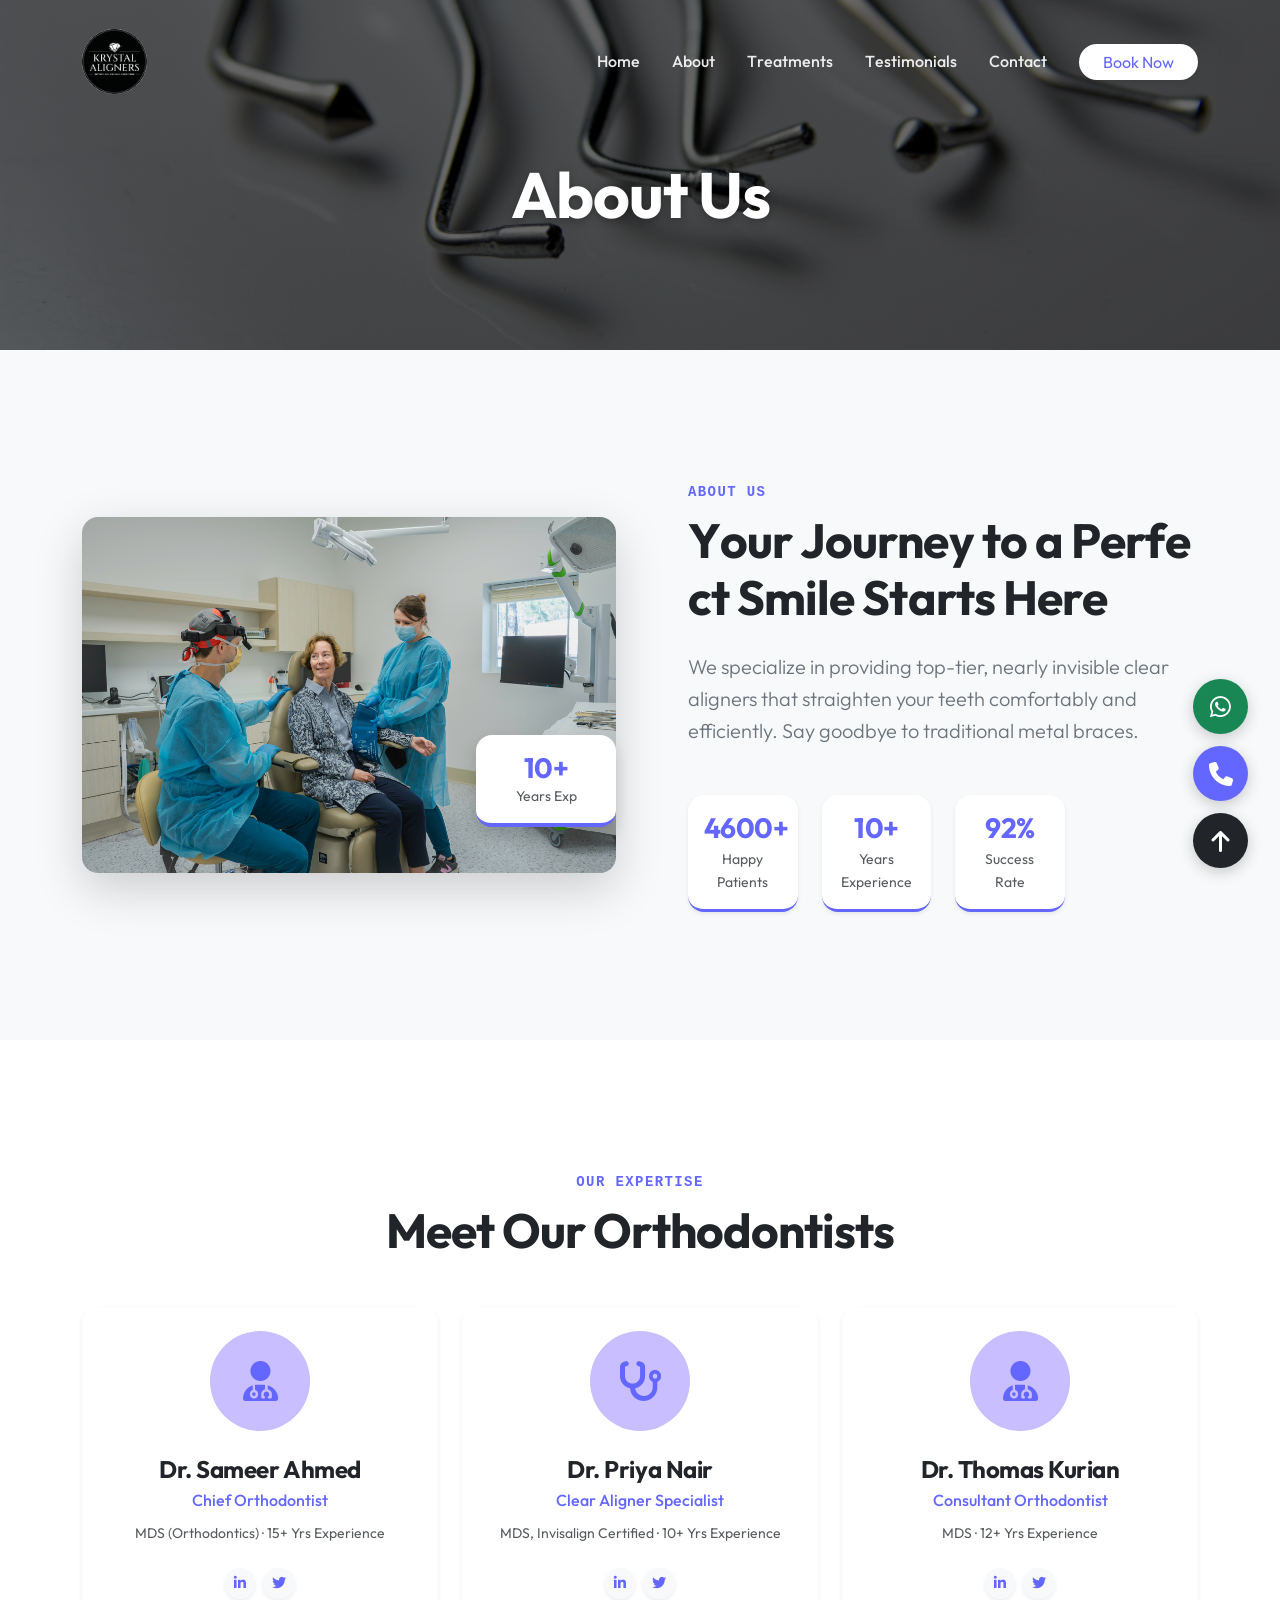
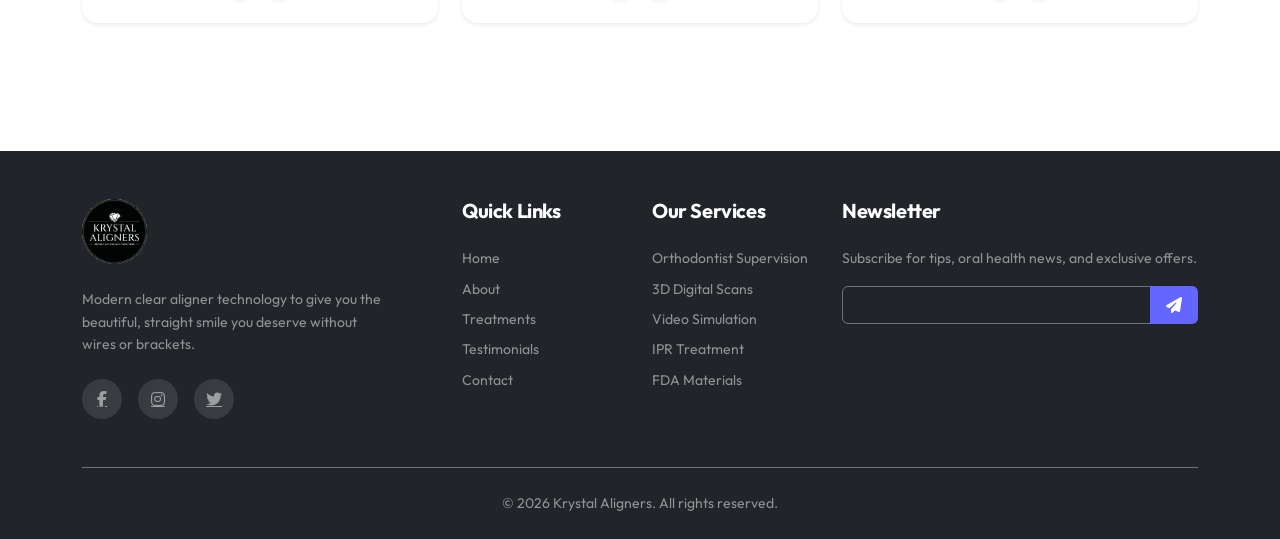
==== about.html @ 34d2d0d2 "update" ====
<!DOCTYPE html>
<html lang="en">

<head>
    <meta charset="UTF-8">
    <meta name="viewport" content="width=device-width, initial-scale=1.0">
    <title>About Us - Krystal Aligners</title>
    <!-- Google Fonts -->
    <link href="https://fonts.googleapis.com/css2?family=Outfit:wght@300;400;500;600;700&display=swap" rel="stylesheet">
    <!-- Bootstrap 5 CSS -->
    <link href="https://cdn.jsdelivr.net/npm/bootstrap@5.3.2/dist/css/bootstrap.min.css" rel="stylesheet">
    <!-- Font Awesome -->
    <link rel="stylesheet" href="https://cdnjs.cloudflare.com/ajax/libs/font-awesome/6.4.0/css/all.min.css">
    <!-- Custom CSS -->
    <link rel="stylesheet" href="style.css">
</head>

<body class="fade-in-page">
    <!-- Navbar -->
    <nav class="navbar navbar-expand-lg fixed-top" id="mainNavbar">
        <div class="container">
            <a class="navbar-brand" href="index.html">
                <img src="logo.png" alt="Krystal Aligners Logo" style="height: 65px; border-radius: 50%;">
            </a>
            <button class="navbar-toggler border-0" type="button" data-bs-toggle="collapse" data-bs-toggle="collapse"
                data-bs-target="#navbarNav">
                <i class="fa-solid fa-bars text-primary" style="font-size: 1.5rem;"></i>
            </button>
            <div class="collapse navbar-collapse" id="navbarNav">
                <ul class="navbar-nav ms-auto fw-medium">
                    <li class="nav-item"><a class="nav-link" href="index.html">Home</a></li>
                    <li class="nav-item"><a class="nav-link" href="about.html">About</a></li>
                    <li class="nav-item"><a class="nav-link" href="treatments.html">Treatments</a></li>
                    <li class="nav-item"><a class="nav-link" href="testimonials.html">Testimonials</a></li>
                    <li class="nav-item"><a class="nav-link" href="index.html#contact">Contact</a></li>
                </ul>
                <a href="index.html#contact" class="btn btn-teal ms-lg-3 mt-3 mt-lg-0 rounded-pill px-4 shadow-sm">Book
                    Now</a>
            </div>
        </div>
    </nav>

    <!-- Page Header -->
    <section class="page-header d-flex align-items-center justify-content-center position-relative"
        style="height: 350px; background: linear-gradient(rgba(0, 0, 0, 0.6), rgba(0, 0, 0, 0.6)), url('ozkan-guner-LO4HKJVyQjM-unsplash.jpg') center/cover;">
        <h1 class="display-3 fw-bold text-white mt-5 reveal-up position-relative z-1 text-shadow">About Us</h1>
    </section>

    <!-- About Section -->
    <section id="about" class="py-6 bg-light">
        <div class="container py-5 reveal-up">
            <div class="row align-items-center g-5">
                <div class="col-lg-6">
                    <div class="position-relative">
                        <img src="dr-dexter-mattox-EyOml1yugrM-unsplash.jpg" alt="Dr. Dexter Mattox Clinic"
                            class="img-fluid rounded-4 shadow-lg">
                        <div
                            class="experience-badge bg-white shadow p-3 rounded-4 position-absolute bottom-0 end-0 translate-middle-y me-n4 d-none d-md-block text-center border-bottom border-4 border-teal">
                            <h3 class="fw-bold text-teal mb-0"><span class="counter" data-target="10">0</span>+</h3>
                            <p class="text-muted small mb-0">Years Exp</p>
                        </div>
                    </div>
                </div>
                <div class="col-lg-6 ps-lg-5">
                    <div class="title-wrapper mb-4">
                        <span class="text-teal font-monospace text-uppercase small fw-bold tracking-wide">About
                            Us</span>
                        <h2 class="display-5 fw-bold mt-2 text-dark">Your Journey to a Perfect Smile Starts Here</h2>
                    </div>
                    <p class="text-secondary lead mb-4">We specialize in providing top-tier, nearly invisible clear
                        aligners that straighten your teeth comfortably and efficiently. Say goodbye to traditional
                        metal braces.</p>

                    <div class="row g-4 mt-2">
                        <div class="col-6 col-md-3 text-center">
                            <div
                                class="counter-box bg-white p-3 rounded-4 shadow-sm h-100 border-bottom border-3 border-teal hover-lift">
                                <h3 class="fw-bold text-teal mb-1"><span class="counter" data-target="5000">0</span>+
                                </h3>
                                <p class="small text-muted mb-0">Happy Patients</p>
                            </div>
                        </div>
                        <div class="col-6 col-md-3 text-center">
                            <div
                                class="counter-box bg-white p-3 rounded-4 shadow-sm h-100 border-bottom border-3 border-teal hover-lift">
                                <h3 class="fw-bold text-teal mb-1"><span class="counter" data-target="10">0</span>+</h3>
                                <p class="small text-muted mb-0">Years Experience</p>
                            </div>
                        </div>

                        <div class="col-6 col-md-3 text-center">
                            <div
                                class="counter-box bg-white p-3 rounded-4 shadow-sm h-100 border-bottom border-3 border-teal hover-lift">
                                <h3 class="fw-bold text-teal mb-1"><span class="counter" data-target="95">0</span>%</h3>
                                <p class="small text-muted mb-0">Success Rate</p>
                            </div>
                        </div>
                    </div>
                </div>
            </div>
        </div>
    </section>
    <!-- Doctors Section -->
    <section id="doctors" class="py-6">
        <div class="container py-5">
            <div class="text-center mb-5 reveal-up">
                <span class="text-teal font-monospace text-uppercase small fw-bold tracking-wide">Our Expertise</span>
                <h2 class="display-5 fw-bold mt-2 text-dark">Meet Our Orthodontists</h2>
            </div>

            <div class="row g-4 justify-content-center">
                <!-- Doctor 1 -->
                <div class="col-md-6 col-lg-4 reveal-up">
                    <div class="card border-0 shadow-sm rounded-4 overflow-hidden h-100 hover-lift text-center p-4">
                        <div class="bg-blue-light text-teal rounded-circle d-flex align-items-center justify-content-center mx-auto mb-4"
                            style="width: 100px; height: 100px; font-size: 2.5rem;">
                            <i class="fa-solid fa-user-doctor"></i>
                        </div>
                        <div class="card-body p-0">
                            <h4 class="fw-bold text-dark mb-1">Dr. Sameer Ahmed</h4>
                            <p class="text-teal mb-2 fw-medium">Chief Orthodontist</p>
                            <p class="text-muted small mb-4">MDS (Orthodontics) · 15+ Yrs Experience</p>
                            <div class="d-flex justify-content-center gap-2">
                                <a href="#" class="btn btn-light btn-sm rounded-circle shadow-sm"
                                    aria-label="LinkedIn"><i class="fa-brands fa-linkedin-in text-teal"></i></a>
                                <a href="#" class="btn btn-light btn-sm rounded-circle shadow-sm"
                                    aria-label="Twitter"><i class="fa-brands fa-twitter text-teal"></i></a>
                            </div>
                        </div>
                    </div>
                </div>
                <!-- Doctor 2 -->
                <div class="col-md-6 col-lg-4 reveal-up" style="transition-delay: 100ms;">
                    <div class="card border-0 shadow-sm rounded-4 overflow-hidden h-100 hover-lift text-center p-4">
                        <div class="bg-blue-light text-teal rounded-circle d-flex align-items-center justify-content-center mx-auto mb-4"
                            style="width: 100px; height: 100px; font-size: 2.5rem;">
                            <i class="fa-solid fa-stethoscope"></i>
                        </div>
                        <div class="card-body p-0">
                            <h4 class="fw-bold text-dark mb-1">Dr. Priya Nair</h4>
                            <p class="text-teal mb-2 fw-medium">Clear Aligner Specialist</p>
                            <p class="text-muted small mb-4">MDS, Invisalign Certified · 10+ Yrs Experience</p>
                            <div class="d-flex justify-content-center gap-2">
                                <a href="#" class="btn btn-light btn-sm rounded-circle shadow-sm"
                                    aria-label="LinkedIn"><i class="fa-brands fa-linkedin-in text-teal"></i></a>
                                <a href="#" class="btn btn-light btn-sm rounded-circle shadow-sm"
                                    aria-label="Twitter"><i class="fa-brands fa-twitter text-teal"></i></a>
                            </div>
                        </div>
                    </div>
                </div>
                <!-- Doctor 3 -->
                <div class="col-md-6 col-lg-4 reveal-up" style="transition-delay: 200ms;">
                    <div class="card border-0 shadow-sm rounded-4 overflow-hidden h-100 hover-lift text-center p-4">
                        <div class="bg-blue-light text-teal rounded-circle d-flex align-items-center justify-content-center mx-auto mb-4"
                            style="width: 100px; height: 100px; font-size: 2.5rem;">
                            <i class="fa-solid fa-user-md"></i>
                        </div>
                        <div class="card-body p-0">
                            <h4 class="fw-bold text-dark mb-1">Dr. Thomas Kurian</h4>
                            <p class="text-teal mb-2 fw-medium">Consultant Orthodontist</p>
                            <p class="text-muted small mb-4">MDS · 12+ Yrs Experience</p>
                            <div class="d-flex justify-content-center gap-2">
                                <a href="#" class="btn btn-light btn-sm rounded-circle shadow-sm"
                                    aria-label="LinkedIn"><i class="fa-brands fa-linkedin-in text-teal"></i></a>
                                <a href="#" class="btn btn-light btn-sm rounded-circle shadow-sm"
                                    aria-label="Twitter"><i class="fa-brands fa-twitter text-teal"></i></a>
                            </div>
                        </div>
                    </div>
                </div>
            </div>
        </div>
    </section>
    <!-- Footer -->
    <footer class="bg-dark text-white pt-6 pb-4">
        <div class="container pt-5">
            <div class="row g-4 mb-5">
                <div class="col-md-4">
                    <a class="navbar-brand mb-4 d-inline-block" href="index.html">
                        <img src="logo.png" alt="Krystal Aligners Logo" style="height: 65px; border-radius: 50%;">
                    </a>
                    <p class="text-white-50 small mb-4 pe-md-5">Modern clear aligner technology to give you the
                        beautiful, straight smile you deserve without wires or brackets.</p>
                    <div class="d-flex gap-3 social-links">
                        <a href="#"
                            class="text-white-50 hover-teal bg-white-10 rounded-circle d-flex align-items-center justify-content-center"
                            style="width: 40px; height: 40px;"><i class="fa-brands fa-facebook-f"></i></a>
                        <a href="#"
                            class="text-white-50 hover-teal bg-white-10 rounded-circle d-flex align-items-center justify-content-center"
                            style="width: 40px; height: 40px;"><i class="fa-brands fa-instagram"></i></a>
                        <a href="#"
                            class="text-white-50 hover-teal bg-white-10 rounded-circle d-flex align-items-center justify-content-center"
                            style="width: 40px; height: 40px;"><i class="fa-brands fa-twitter"></i></a>
                    </div>
                </div>
                <div class="col-md-2 col-6">
                    <h5 class="fw-bold mb-4 text-white">Quick Links</h5>
                    <ul class="list-unstyled footer-links text-white-50 small d-flex flex-column gap-2">
                        <li><a href="index.html">Home</a></li>
                        <li><a href="about.html">About</a></li>
                        <li><a href="treatments.html">Treatments</a></li>
                        <li><a href="testimonials.html">Testimonials</a></li>
                        <li><a href="index.html#contact">Contact</a></li>
                    </ul>
                </div>
                <div class="col-md-2 col-6">
                    <h5 class="fw-bold mb-4 text-white">Our Services</h5>
                    <ul class="list-unstyled footer-links text-white-50 small d-flex flex-column gap-2">
                        <li><a href="index.html#services">Orthodontist Supervision</a></li>
                        <li><a href="index.html#services">3D Digital Scans</a></li>
                        <li><a href="index.html#services">Video Simulation</a></li>
                        <li><a href="index.html#services">IPR Treatment</a></li>
                        <li><a href="index.html#services">FDA Materials</a></li>
                    </ul>
                </div>
                <div class="col-md-4">
                    <h5 class="fw-bold mb-4 text-white">Newsletter</h5>
                    <p class="text-white-50 small mb-3">Subscribe for tips, oral health news, and exclusive offers.</p>
                    <div class="input-group mb-3">
                        <input type="email" class="form-control bg-dark text-white border-secondary"
                            placeholder="Email address" aria-label="Email address">
                        <button class="btn btn-teal px-3" type="button"><i class="fa-solid fa-paper-plane"></i></button>
                    </div>
                </div>
            </div>
            <div class="border-top border-secondary pt-4 text-center">
                <p class="text-white-50 small mb-0">&copy; 2026 Krystal Aligners. All rights reserved.</p>
            </div>
        </div>
    </footer>

    <!-- Floating Contact & Scroll To Top -->
    <div class="floating-container">
        <a href="https://wa.me/919656058125" target="_blank" class="floating-btn bg-success hover-scale"
            aria-label="WhatsApp">
            <i class="fa-brands fa-whatsapp"></i>
        </a>
        <a href="tel:+918139815081" class="floating-btn btn-teal hover-scale" aria-label="Call Us">
            <i class="fa-solid fa-phone"></i>
        </a>
        <a href="#" id="scrollTop" class="floating-btn bg-dark hover-scale"
            style="opacity: 0; pointer-events: none; transition: 0.3s;" aria-label="Scroll to Top">
            <i class="fa-solid fa-arrow-up border-0"></i>
        </a>
    </div>

    <!-- Scripts -->
    <script src="https://cdn.jsdelivr.net/npm/bootstrap@5.3.2/dist/js/bootstrap.bundle.min.js"></script>
    <script src="script.js"></script>
</body>

</html>
---- style.css ----
/* 
    Pristine Aligner - Custom Styles 
    Palette: White, Light Blue, Teal
*/

:root {
    /* Color Palette (Purple/Blue Theme) */
    --clr-teal: #6367ff;
    /* Primary Accent (Vibrant Blue/Purple) */
    --clr-teal-dark: #4b4ed9;
    /* Secondary Dark (Darker Blue/Purple for hover) */
    --clr-teal-hover: #8494ff;
    /* Hover Accent (Lighter Periwinkle) */
    --clr-blue-light: #c9beff;
    /* Soft Light Accent (Lavender) */
    --clr-white: #FFFFFF;
    --clr-dark: #2b2d42;
    /* Dark text color for readability */
    --clr-gray: #c9beff;
    --clr-light: #ffdbfd;
    /* Soft pink/purple background */

    /* Typography */
    --font-heading: 'Outfit', sans-serif;
    --font-body: 'Outfit', sans-serif;
}

/* Base Styles */
body {
    font-family: var(--font-body);
    color: var(--clr-dark);
    line-height: 1.6;
    overflow-x: hidden;
}

h1,
h2,
h3,
h4,
h5,
h6,
.display-1,
.display-2,
.display-3,
.display-4,
.display-5,
.display-6 {
    font-family: var(--font-heading);
    letter-spacing: -0.02em;
}

/* Utilities */
.text-teal {
    color: var(--clr-teal) !important;
}

.bg-teal {
    background-color: var(--clr-teal) !important;
}

.bg-teal-dark {
    background-color: var(--clr-teal-dark) !important;
}

.bg-blue-light {
    background-color: var(--clr-blue-light) !important;
}

.border-teal {
    border-color: var(--clr-teal) !important;
}

.bg-white-10 {
    background-color: rgba(255, 255, 255, 0.1);
}

.text-shadow {
    text-shadow: 0 2px 10px rgba(0, 0, 0, 0.3);
}

.tracking-wide {
    letter-spacing: 0.1em;
}

.py-6 {
    padding-top: 5rem;
    padding-bottom: 5rem;
}

.w-15 {
    width: 1.5rem;
    text-align: center;
}

/* Buttons */
.btn-teal {
    background-color: var(--clr-teal);
    color: var(--clr-white);
    border: none;
    transition: all 0.3s ease;
}

.btn-teal:hover {
    background-color: var(--clr-teal-hover);
    color: var(--clr-white);
    transform: translateY(-2px);
    box-shadow: 0 10px 20px rgba(0, 180, 216, 0.2) !important;
}

.btn-outline-teal {
    border: 2px solid var(--clr-teal);
    color: var(--clr-teal);
    transition: all 0.3s ease;
}

.btn-outline-teal:hover {
    background-color: var(--clr-teal);
    color: var(--clr-white);
    transform: translateY(-2px);
}

.btn-outline-light:hover {
    transform: translateY(-2px);
}

.hover-teal:hover {
    background-color: var(--clr-teal) !important;
    color: var(--clr-white) !important;
    transition: 0.3s;
}

/* Navbar */
.navbar {
    transition: all 0.4s ease;
    padding: 1.5rem 0;
    z-index: 1030;
}

.navbar.scrolled {
    background-color: rgba(255, 255, 255, 0.95);
    backdrop-filter: blur(10px);
    padding: 0.8rem 0;
    box-shadow: 0 4px 30px rgba(0, 0, 0, 0.05);
}

.navbar-brand {
    font-size: 1.5rem;
}

.navbar-dark .nav-link {
    color: rgba(255, 255, 255, 0.9);
}

.navbar-dark .navbar-brand {
    color: white !important;
}

/* Nav Link Hover Underline */
.nav-link {
    position: relative;
    color: var(--clr-dark);
    margin: 0 0.5rem;
    transition: color 0.3s ease;
}

.navbar.scrolled .nav-link:hover,
.navbar-light .nav-link:hover {
    color: var(--clr-teal) !important;
}

.nav-link::after {
    content: '';
    position: absolute;
    width: 0;
    height: 2px;
    bottom: 5px;
    left: 50%;
    background-color: var(--clr-teal);
    transition: all 0.3s ease;
    transform: translateX(-50%);
}

.nav-link:hover::after {
    width: 80%;
}

.navbar-dark:not(.scrolled) .nav-link::after {
    background-color: white;
}

.navbar-dark:not(.scrolled) .nav-link:hover {
    color: white !important;
}

.navbar-dark:not(.scrolled) .btn-teal {
    background-color: white;
    color: var(--clr-teal);
}

.navbar-dark:not(.scrolled) .btn-teal:hover {
    background-color: var(--clr-blue-light);
}

/* Hero Section */
.hero-section {
    min-height: 100vh;
    background: linear-gradient(rgba(0, 0, 0, 0.4), rgba(0, 0, 0, 0.5)), url('benyamin-bohlouli-e7MJLM5VGjY-unsplash.jpg') center/cover no-repeat;
    background-attachment: fixed;
}

.scroll-down-btn {
    position: absolute;
    bottom: 30px;
    left: 50%;
    transform: translateX(-50%);
    font-size: 1.5rem;
    animation: bounce 2s infinite;
    text-shadow: 0 2px 5px rgba(0, 0, 0, 0.5);
    z-index: 10;
}

@keyframes bounce {

    0%,
    20%,
    50%,
    80%,
    100% {
        transform: translateY(0) translateX(-50%);
    }

    40% {
        transform: translateY(-15px) translateX(-50%);
    }

    60% {
        transform: translateY(-7px) translateX(-50%);
    }
}

/* Glassmorphism & Special FX */
.glass-panel {
    background: rgba(20, 30, 48, 0.4);
    backdrop-filter: blur(16px);
    -webkit-backdrop-filter: blur(16px);
    border: 1px solid rgba(255, 255, 255, 0.1);
}

.animate-float {
    animation: floating 8s ease-in-out infinite;
}

@keyframes floating {
    0% {
        transform: translateY(0px);
    }

    50% {
        transform: translateY(-15px);
    }

    100% {
        transform: translateY(0px);
    }
}

/* Animations */
.fade-in-page {
    animation: pageFadeIn 0.8s ease-out forwards;
}

@keyframes pageFadeIn {
    from {
        opacity: 0;
    }

    to {
        opacity: 1;
    }
}

.reveal-up {
    opacity: 0;
    transform: translateY(50px);
    transition: all 1s cubic-bezier(0.16, 1, 0.3, 1);
}

.reveal-scale {
    opacity: 0;
    transform: scale(0.9);
    transition: all 1s cubic-bezier(0.16, 1, 0.3, 1);
}

.reveal-right {
    opacity: 0;
    transform: translateX(-50px);
    transition: all 1s cubic-bezier(0.16, 1, 0.3, 1);
}

.reveal-left {
    opacity: 0;
    transform: translateX(50px);
    transition: all 1s cubic-bezier(0.16, 1, 0.3, 1);
}

.reveal-up.active,
.reveal-scale.active,
.reveal-right.active,
.reveal-left.active {
    opacity: 1;
    transform: translateY(0) scale(1) translateX(0);
}

.glow-pulse {
    animation: glowPulse 2s infinite;
}

@keyframes glowPulse {
    0% {
        box-shadow: 0 0 0 0 rgba(26, 26, 26, 0.2);
    }

    70% {
        box-shadow: 0 0 0 15px rgba(26, 26, 26, 0);
    }

    100% {
        box-shadow: 0 0 0 0 rgba(26, 26, 26, 0);
    }
}

.hover-lift {
    transition: all 0.4s cubic-bezier(0.16, 1, 0.3, 1);
}

.hover-lift:hover {
    transform: translateY(-8px);
    box-shadow: 0 15px 30px rgba(0, 0, 0, 0.08) !important;
}

.magnetic-wrap {
    display: inline-block;
}

.magnetic-btn {
    transition: transform 0.2s cubic-bezier(0.1, 0.5, 0.5, 1), background-color 0.3s ease;
}

.parallax-img {
    will-change: transform;
}

.hover-scale {
    transition: transform 0.3s ease, box-shadow 0.3s ease;
}

.hover-scale:hover {
    transform: scale(1.1);
    box-shadow: 0 10px 25px rgba(0, 150, 199, 0.2) !important;
}

.hover-scale-card .card-img-top {
    transition: transform 0.5s ease;
}

.hover-scale-card:hover .card-img-top {
    transform: scale(1.1);
}

.group-hover-zoom {
    overflow: hidden;
}

.group-hover-zoom .hover-zoom-img {
    transition: transform 0.6s ease;
}

.group-hover-zoom:hover .hover-zoom-img {
    transform: scale(1.05);
}

/* Cards & Components */
.card-treatment {
    border-radius: 1.5rem !important;
}

.experience-badge {
    min-width: 140px;
}

.step-icon-bg {
    position: relative;
    z-index: 2;
}

/* Carousel */
.testimonial-carousel .carousel-control-prev,
.testimonial-carousel .carousel-control-next {
    width: 5%;
    opacity: 1;
}

.testimonial-carousel .carousel-control-prev {
    left: -10px;
}

.testimonial-carousel .carousel-control-next {
    right: -10px;
}

@media (max-width: 768px) {
    .testimonial-carousel .carousel-control-prev {
        left: 10px;
    }

    .testimonial-carousel .carousel-control-next {
        right: 10px;
    }
}

/* Footer Links */
.footer-links a {
    color: rgba(255, 255, 255, 0.5);
    text-decoration: none;
    transition: 0.3s;
}

.footer-links a:hover {
    color: var(--clr-teal);
    padding-left: 5px;
}

/* Background Decorative Circles */
.bg-circle {
    position: absolute;
    border-radius: 50%;
    background-color: #fff;
    opacity: 0.1;
    z-index: 0;
}

.bg-circle-1 {
    width: 300px;
    height: 300px;
    top: -100px;
    left: -100px;
}

.bg-circle-2 {
    width: 500px;
    height: 500px;
    bottom: -200px;
    right: -200px;
}

@media (max-width: 768px) {
    .bg-circle-1 {
        width: 150px;
        height: 150px;
        top: -50px;
        left: -50px;
    }

    .bg-circle-2 {
        width: 250px;
        height: 250px;
        bottom: -100px;
        right: -100px;
    }
}

/* Floating Actions */
.floating-container {
    position: fixed;
    bottom: 2rem;
    right: 2rem;
    display: flex;
    flex-direction: column;
    gap: 0.75rem;
    z-index: 1000;
}

.floating-btn {
    width: 55px;
    height: 55px;
    border-radius: 50%;
    display: flex;
    align-items: center;
    justify-content: center;
    color: #fff;
    text-decoration: none;
    box-shadow: 0 4px 15px rgba(0, 0, 0, 0.2);
    transition: all 0.3s ease;
}

.floating-btn i {
    font-size: 1.5rem;
}

@media (max-width: 768px) {
    .floating-container {
        bottom: 1.5rem;
        right: 1.5rem;
        gap: 0.5rem;
    }

    .floating-btn {
        width: 45px;
        height: 45px;
    }

    .floating-btn i {
        font-size: 1.25rem;
    }
}

/* Mobile responsive fixes */
@media (max-width: 991.98px) {
    .navbar {
        background-color: rgba(255, 255, 255, 0.98) !important;
        padding: 0.5rem 0;
    }

    .navbar-dark .nav-link,
    .navbar-dark .navbar-brand {
        color: var(--clr-dark) !important;
    }

    .navbar-dark .navbar-toggler i {
        color: var(--clr-teal) !important;
    }

    .hero-section {
        background-attachment: scroll;
        /* Better performance on mobile */
    }
}

/* Premium Letter Hover Transitions */
.split-char {
    display: inline-block;
    transition: transform 0.4s cubic-bezier(0.16, 1, 0.3, 1), color 0.3s ease, text-shadow 0.3s ease, letter-spacing 0.4s ease;
    will-change: transform;
}

.split-hover-container:hover .split-char {
    transform: translateY(-4px) scale(1.05);
    color: var(--clr-gray);
    letter-spacing: 0.05em;
}

.nav-link.split-hover-container:hover .split-char {
    color: var(--clr-teal) !important;
    transform: translateY(-2px);
    letter-spacing: 0.01em;
}

/* Global Text Spacing Transitions */
h1,
h2,
h3,
h4,
h5,
h6,
.btn,
.footer-links a {
    transition: letter-spacing 0.5s cubic-bezier(0.16, 1, 0.3, 1), transform 0.5s cubic-bezier(0.16, 1, 0.3, 1), background-color 0.3s ease, color 0.3s ease;
}

h1:hover,
h2:hover,
h3:hover,
h4:hover,
h5:hover,
h6:hover {
    letter-spacing: 0.03em;
}

.btn:hover,
.footer-links a:hover {
    letter-spacing: 0.05em;
}
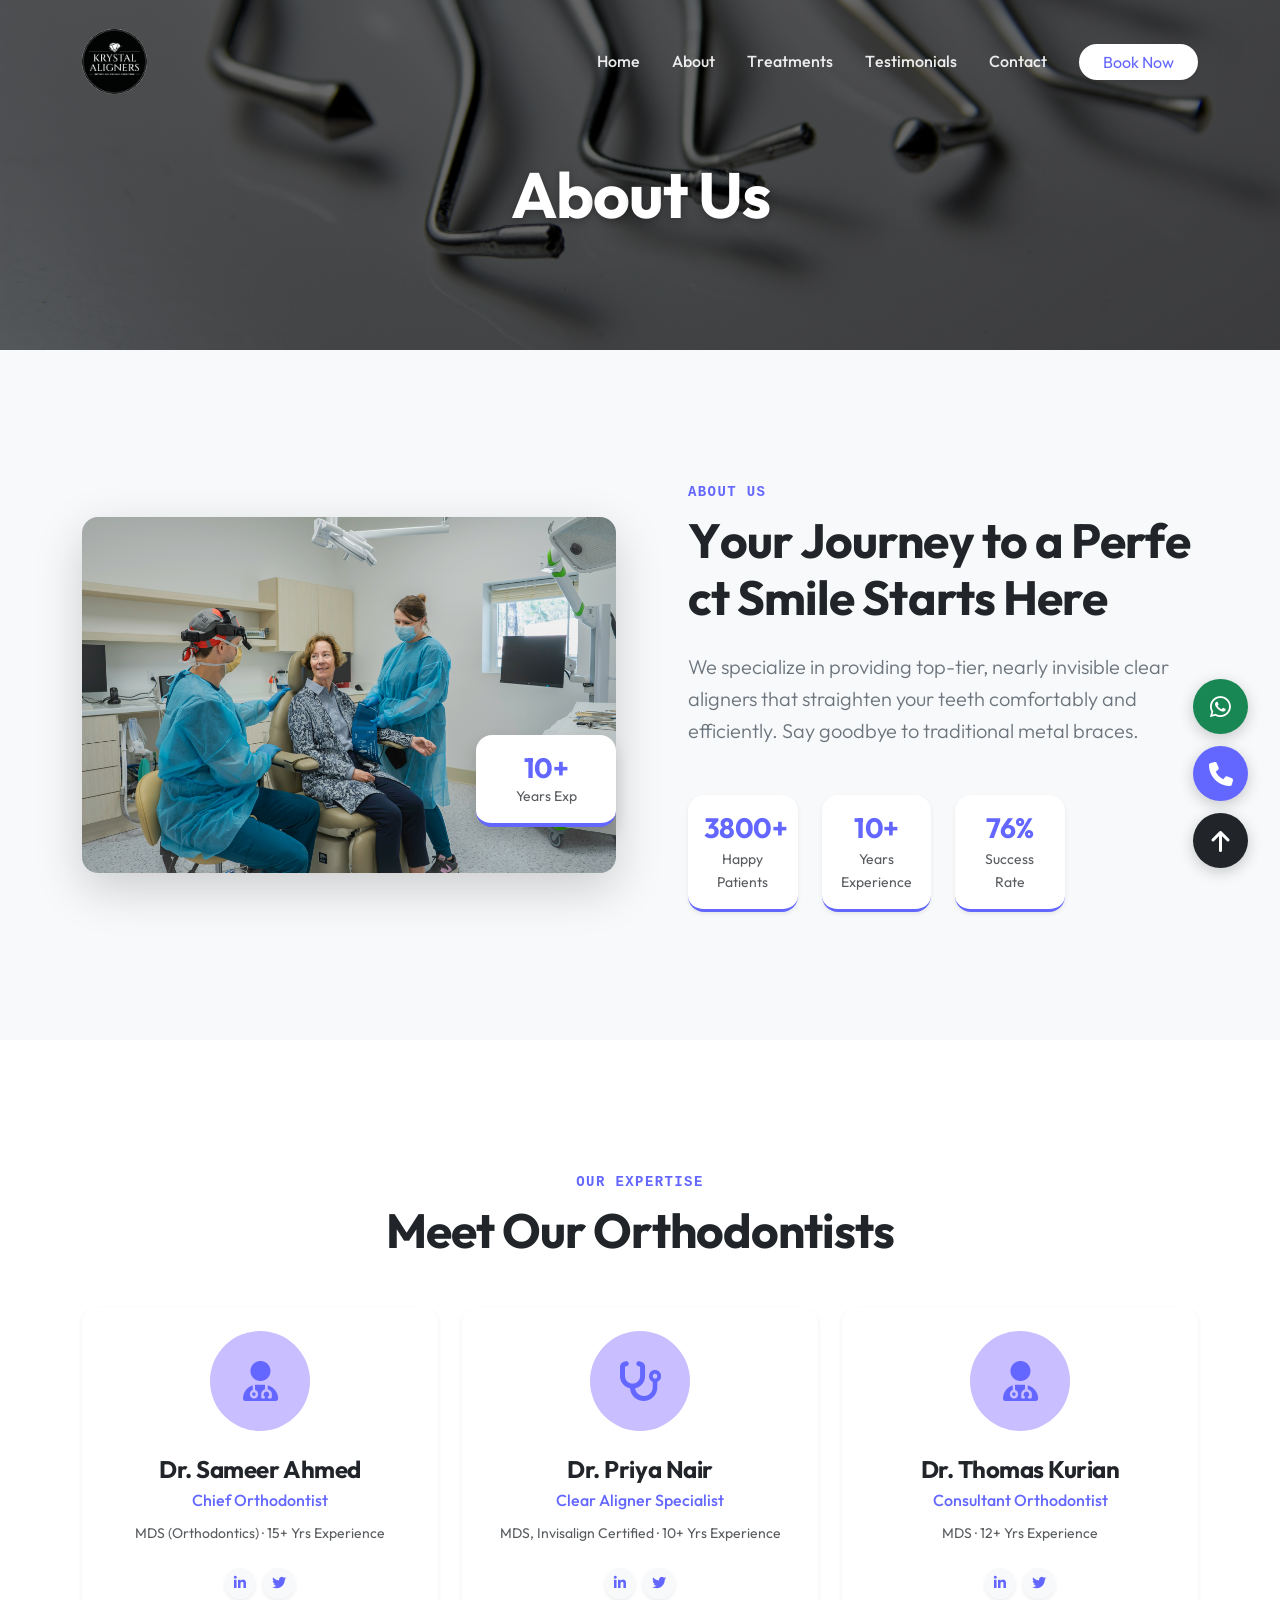
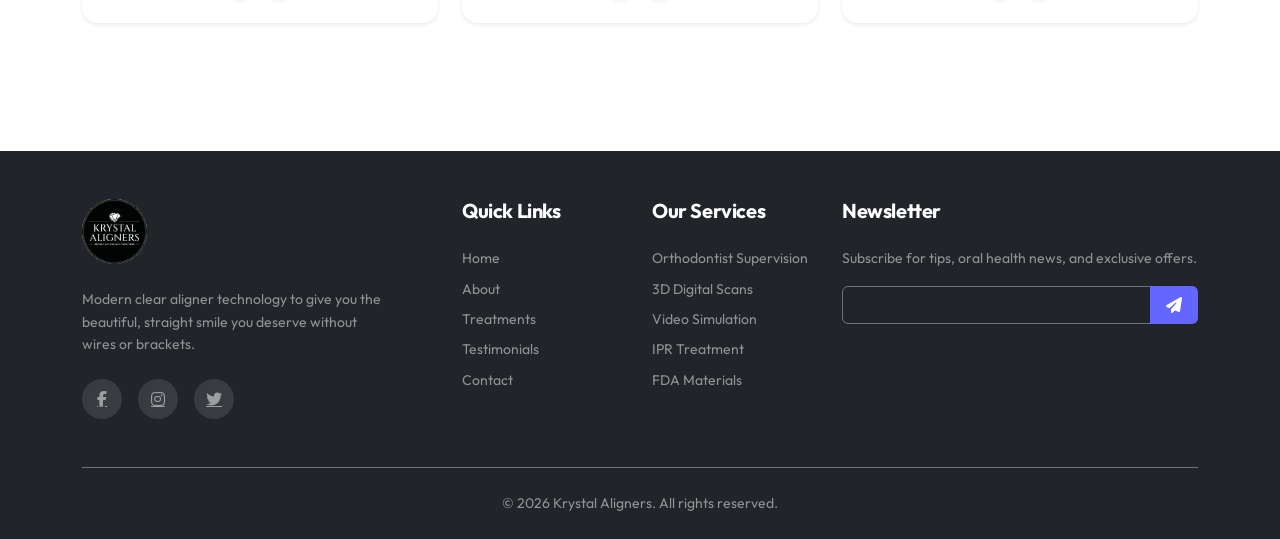
==== commit d7f320b1: "seo" ====
--- a/about.html
+++ b/about.html
@@ -4,7 +4,24 @@
 <head>
     <meta charset="UTF-8">
     <meta name="viewport" content="width=device-width, initial-scale=1.0">
-    <title>About Us - Krystal Aligners</title>
+    <title>About Us | Expert Orthodontists Kochi | Krystal Aligners</title>
+    <meta name="description" content="Learn about Krystal Aligners, the leading provider of clear aligner treatments in Kochi. Meet our expert orthodontists and discover our advanced 3D scanning technology for perfect smiles.">
+    <meta name="keywords" content="About Krystal Aligners, Orthodontists Kochi, Clear Aligner Experts Kerala, Dental Specialist Kochi, Smile Transformation Kochi">
+    
+    <!-- Open Graph / Facebook -->
+    <meta property="og:type" content="website">
+    <meta property="og:url" content="https://krystalaligners.com/about.html">
+    <meta property="og:title" content="About Us | Expert Orthodontists Kochi | Krystal Aligners">
+    <meta property="og:description" content="Discover the team behind Krystal Aligners. Our expert orthodontists in Kochi use cutting-edge technology to give you a straight, beautiful smile.">
+    <meta property="og:image" content="https://krystalaligners.com/logo.png">
+
+    <!-- Twitter -->
+    <meta property="twitter:card" content="summary_large_image">
+    <meta property="twitter:url" content="https://krystalaligners.com/about.html">
+    <meta property="twitter:title" content="About Us | Expert Orthodontists Kochi | Krystal Aligners">
+    <meta property="twitter:description" content="Discover the team behind Krystal Aligners. Our expert orthodontists in Kochi use cutting-edge technology to give you a straight, beautiful smile.">
+    <meta property="twitter:image" content="https://krystalaligners.com/logo.png">
+
     <!-- Google Fonts -->
     <link href="https://fonts.googleapis.com/css2?family=Outfit:wght@300;400;500;600;700&display=swap" rel="stylesheet">
     <!-- Bootstrap 5 CSS -->
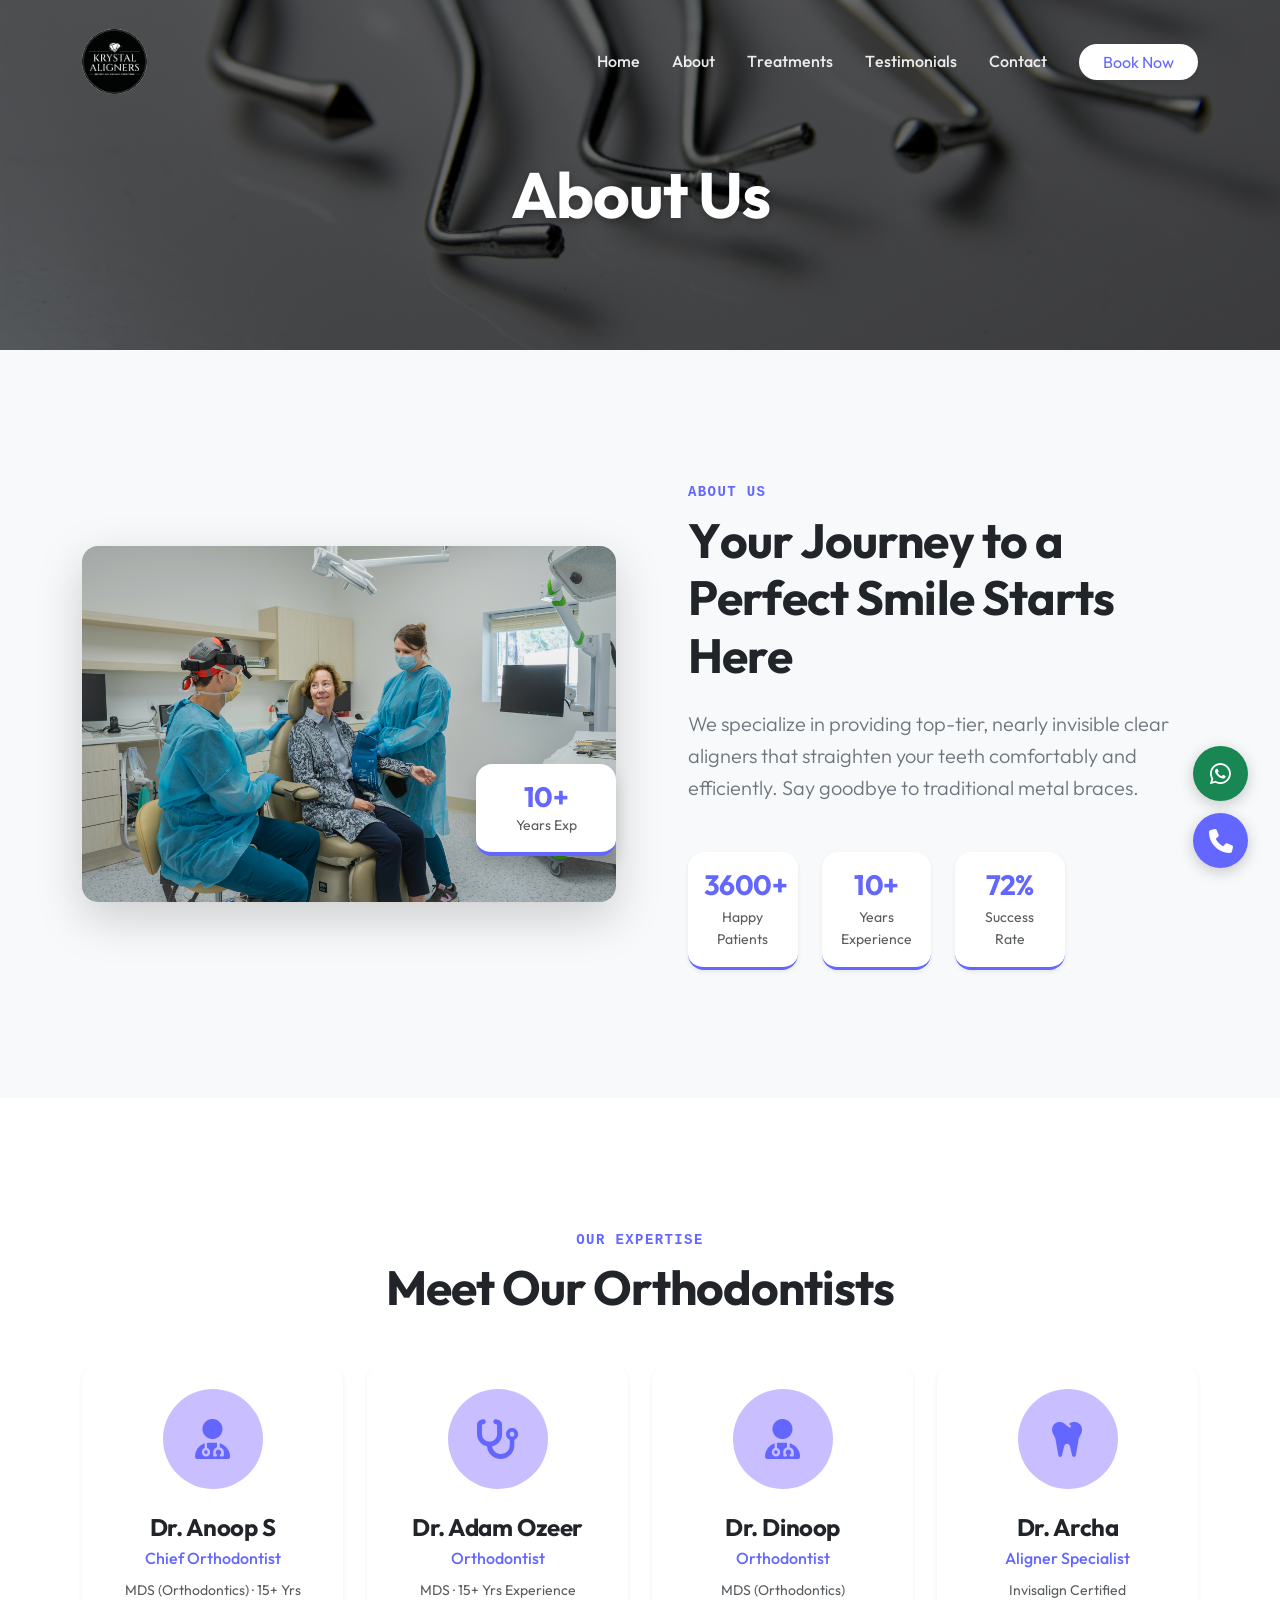
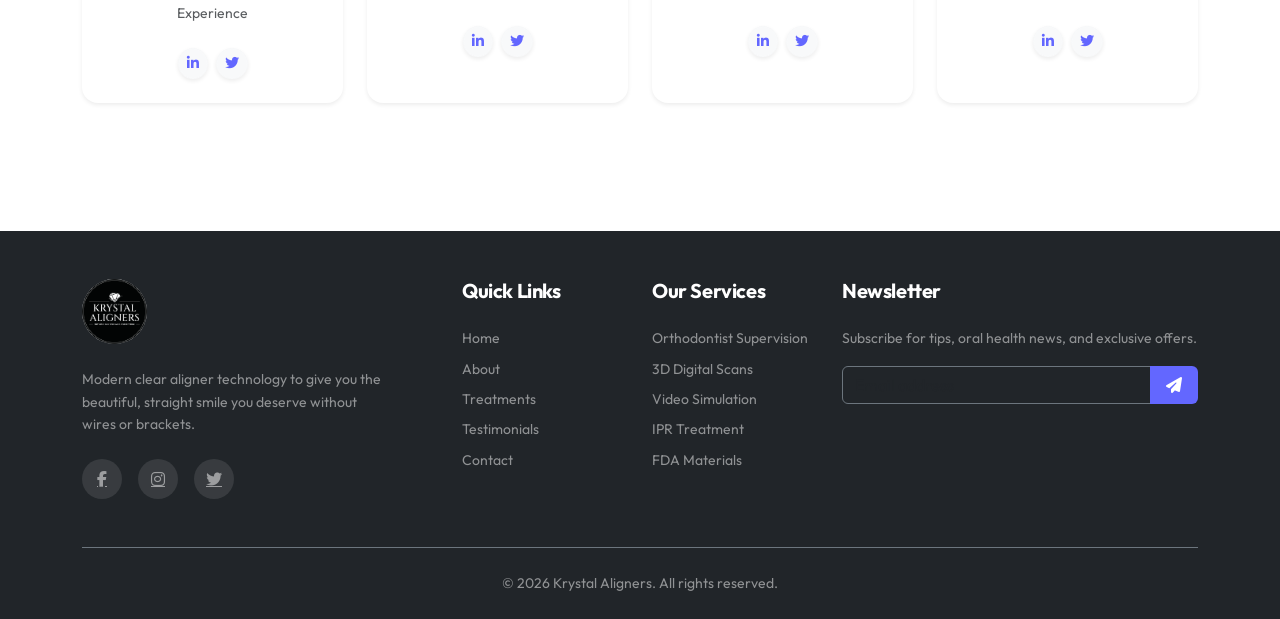
==== commit d826e7ae: "googlemap" ====
--- a/about.html
+++ b/about.html
@@ -5,21 +5,25 @@
     <meta charset="UTF-8">
     <meta name="viewport" content="width=device-width, initial-scale=1.0">
     <title>About Us | Expert Orthodontists Kochi | Krystal Aligners</title>
-    <meta name="description" content="Learn about Krystal Aligners, the leading provider of clear aligner treatments in Kochi. Meet our expert orthodontists and discover our advanced 3D scanning technology for perfect smiles.">
-    <meta name="keywords" content="About Krystal Aligners, Orthodontists Kochi, Clear Aligner Experts Kerala, Dental Specialist Kochi, Smile Transformation Kochi">
-    
+    <meta name="description"
+        content="Learn about Krystal Aligners, the leading provider of clear aligner treatments in Kochi. Meet our expert orthodontists and discover our advanced 3D scanning technology for perfect smiles.">
+    <meta name="keywords"
+        content="About Krystal Aligners, Orthodontists Kochi, Clear Aligner Experts Kerala, Dental Specialist Kochi, Smile Transformation Kochi">
+
     <!-- Open Graph / Facebook -->
     <meta property="og:type" content="website">
     <meta property="og:url" content="https://krystalaligners.com/about.html">
     <meta property="og:title" content="About Us | Expert Orthodontists Kochi | Krystal Aligners">
-    <meta property="og:description" content="Discover the team behind Krystal Aligners. Our expert orthodontists in Kochi use cutting-edge technology to give you a straight, beautiful smile.">
+    <meta property="og:description"
+        content="Discover the team behind Krystal Aligners. Our expert orthodontists in Kochi use cutting-edge technology to give you a straight, beautiful smile.">
     <meta property="og:image" content="https://krystalaligners.com/logo.png">
 
     <!-- Twitter -->
     <meta property="twitter:card" content="summary_large_image">
     <meta property="twitter:url" content="https://krystalaligners.com/about.html">
     <meta property="twitter:title" content="About Us | Expert Orthodontists Kochi | Krystal Aligners">
-    <meta property="twitter:description" content="Discover the team behind Krystal Aligners. Our expert orthodontists in Kochi use cutting-edge technology to give you a straight, beautiful smile.">
+    <meta property="twitter:description"
+        content="Discover the team behind Krystal Aligners. Our expert orthodontists in Kochi use cutting-edge technology to give you a straight, beautiful smile.">
     <meta property="twitter:image" content="https://krystalaligners.com/logo.png">
 
     <!-- Google Fonts -->
@@ -127,14 +131,14 @@
 
             <div class="row g-4 justify-content-center">
                 <!-- Doctor 1 -->
-                <div class="col-md-6 col-lg-4 reveal-up">
+                <div class="col-md-6 col-lg-3 reveal-up">
                     <div class="card border-0 shadow-sm rounded-4 overflow-hidden h-100 hover-lift text-center p-4">
                         <div class="bg-blue-light text-teal rounded-circle d-flex align-items-center justify-content-center mx-auto mb-4"
                             style="width: 100px; height: 100px; font-size: 2.5rem;">
                             <i class="fa-solid fa-user-doctor"></i>
                         </div>
                         <div class="card-body p-0">
-                            <h4 class="fw-bold text-dark mb-1">Dr. Sameer Ahmed</h4>
+                            <h4 class="fw-bold text-dark mb-1">Dr. Anoop S</h4>
                             <p class="text-teal mb-2 fw-medium">Chief Orthodontist</p>
                             <p class="text-muted small mb-4">MDS (Orthodontics) · 15+ Yrs Experience</p>
                             <div class="d-flex justify-content-center gap-2">
@@ -147,16 +151,16 @@
                     </div>
                 </div>
                 <!-- Doctor 2 -->
-                <div class="col-md-6 col-lg-4 reveal-up" style="transition-delay: 100ms;">
+                <div class="col-md-6 col-lg-3 reveal-up" style="transition-delay: 100ms;">
                     <div class="card border-0 shadow-sm rounded-4 overflow-hidden h-100 hover-lift text-center p-4">
                         <div class="bg-blue-light text-teal rounded-circle d-flex align-items-center justify-content-center mx-auto mb-4"
                             style="width: 100px; height: 100px; font-size: 2.5rem;">
                             <i class="fa-solid fa-stethoscope"></i>
                         </div>
                         <div class="card-body p-0">
-                            <h4 class="fw-bold text-dark mb-1">Dr. Priya Nair</h4>
-                            <p class="text-teal mb-2 fw-medium">Clear Aligner Specialist</p>
-                            <p class="text-muted small mb-4">MDS, Invisalign Certified · 10+ Yrs Experience</p>
+                            <h4 class="fw-bold text-dark mb-1">Dr. Adam Ozeer</h4>
+                            <p class="text-teal mb-2 fw-medium">Orthodontist</p>
+                            <p class="text-muted small mb-4">MDS · 15+ Yrs Experience</p>
                             <div class="d-flex justify-content-center gap-2">
                                 <a href="#" class="btn btn-light btn-sm rounded-circle shadow-sm"
                                     aria-label="LinkedIn"><i class="fa-brands fa-linkedin-in text-teal"></i></a>
@@ -167,16 +171,36 @@
                     </div>
                 </div>
                 <!-- Doctor 3 -->
-                <div class="col-md-6 col-lg-4 reveal-up" style="transition-delay: 200ms;">
+                <div class="col-md-6 col-lg-3 reveal-up" style="transition-delay: 200ms;">
                     <div class="card border-0 shadow-sm rounded-4 overflow-hidden h-100 hover-lift text-center p-4">
                         <div class="bg-blue-light text-teal rounded-circle d-flex align-items-center justify-content-center mx-auto mb-4"
                             style="width: 100px; height: 100px; font-size: 2.5rem;">
                             <i class="fa-solid fa-user-md"></i>
                         </div>
                         <div class="card-body p-0">
-                            <h4 class="fw-bold text-dark mb-1">Dr. Thomas Kurian</h4>
-                            <p class="text-teal mb-2 fw-medium">Consultant Orthodontist</p>
-                            <p class="text-muted small mb-4">MDS · 12+ Yrs Experience</p>
+                            <h4 class="fw-bold text-dark mb-1">Dr. Dinoop</h4>
+                            <p class="text-teal mb-2 fw-medium">Orthodontist</p>
+                            <p class="text-muted small mb-4">MDS (Orthodontics)</p>
+                            <div class="d-flex justify-content-center gap-2">
+                                <a href="#" class="btn btn-light btn-sm rounded-circle shadow-sm"
+                                    aria-label="LinkedIn"><i class="fa-brands fa-linkedin-in text-teal"></i></a>
+                                <a href="#" class="btn btn-light btn-sm rounded-circle shadow-sm"
+                                    aria-label="Twitter"><i class="fa-brands fa-twitter text-teal"></i></a>
+                            </div>
+                        </div>
+                    </div>
+                </div>
+                <!-- Doctor 4 -->
+                <div class="col-md-6 col-lg-3 reveal-up" style="transition-delay: 300ms;">
+                    <div class="card border-0 shadow-sm rounded-4 overflow-hidden h-100 hover-lift text-center p-4">
+                        <div class="bg-blue-light text-teal rounded-circle d-flex align-items-center justify-content-center mx-auto mb-4"
+                            style="width: 100px; height: 100px; font-size: 2.5rem;">
+                            <i class="fa-solid fa-tooth"></i>
+                        </div>
+                        <div class="card-body p-0">
+                            <h4 class="fw-bold text-dark mb-1">Dr. Archa</h4>
+                            <p class="text-teal mb-2 fw-medium">Aligner Specialist</p>
+                            <p class="text-muted small mb-4">Invisalign Certified</p>
                             <div class="d-flex justify-content-center gap-2">
                                 <a href="#" class="btn btn-light btn-sm rounded-circle shadow-sm"
                                     aria-label="LinkedIn"><i class="fa-brands fa-linkedin-in text-teal"></i></a>
@@ -256,10 +280,7 @@
         <a href="tel:+918139815081" class="floating-btn btn-teal hover-scale" aria-label="Call Us">
             <i class="fa-solid fa-phone"></i>
         </a>
-        <a href="#" id="scrollTop" class="floating-btn bg-dark hover-scale"
-            style="opacity: 0; pointer-events: none; transition: 0.3s;" aria-label="Scroll to Top">
-            <i class="fa-solid fa-arrow-up border-0"></i>
-        </a>
+
     </div>
 
     <!-- Scripts -->
--- a/style.css
+++ b/style.css
@@ -246,6 +246,21 @@
     border: 1px solid rgba(255, 255, 255, 0.1);
 }
 
+@media (max-width: 768px) {
+    .hero-section h1 {
+        font-size: calc(1.8rem + 3.3vw) !important;
+    }
+
+    .glass-panel {
+        padding: 2rem 1.5rem !important;
+    }
+}
+
+.hero-section h1,
+.hero-section p {
+    text-wrap: balance;
+}
+
 .animate-float {
     animation: floating 8s ease-in-out infinite;
 }
@@ -393,28 +408,79 @@
     z-index: 2;
 }
 
-/* Carousel */
+/* Testimonial Enhanced Styles */
+.testimonial-carousel .carousel-item {
+    padding: 1rem 0;
+}
+
+.testimonial-avatar {
+    width: 120px;
+    height: 120px;
+    object-fit: cover;
+    border-radius: 50%;
+    border: 4px solid var(--clr-white);
+    box-shadow: 0 5px 15px rgba(0, 0, 0, 0.1);
+    margin: 0 auto 1.5rem;
+    display: block;
+}
+
+.testimonial-quote-box {
+    background-color: var(--clr-teal);
+    color: var(--clr-white);
+    padding: 2.5rem;
+    border-radius: 1.5rem;
+    position: relative;
+    margin-top: 2rem;
+    box-shadow: 0 10px 30px rgba(99, 103, 255, 0.2);
+}
+
+.testimonial-quote-box::before {
+    content: '\f10d';
+    font-family: 'Font Awesome 6 Free';
+    font-weight: 900;
+    position: absolute;
+    top: -20px;
+    left: 40px;
+    font-size: 3rem;
+    opacity: 0.2;
+    color: white;
+}
+
 .testimonial-carousel .carousel-control-prev,
 .testimonial-carousel .carousel-control-next {
-    width: 5%;
+    width: 40px;
+    height: 40px;
+    background-color: var(--clr-teal);
+    border-radius: 5px;
     opacity: 1;
+    top: 50%;
+    transform: translateY(-50%);
 }
 
 .testimonial-carousel .carousel-control-prev {
-    left: -10px;
+    left: -20px;
 }
 
 .testimonial-carousel .carousel-control-next {
-    right: -10px;
+    right: -20px;
 }
 
 @media (max-width: 768px) {
+    .testimonial-avatar {
+        width: 100px;
+        height: 100px;
+    }
+
+    .testimonial-quote-box {
+        padding: 1.5rem;
+    }
+
     .testimonial-carousel .carousel-control-prev {
-        left: 10px;
+        left: 0;
     }
 
     .testimonial-carousel .carousel-control-next {
-        right: 10px;
+        right: 0;
     }
 }
 
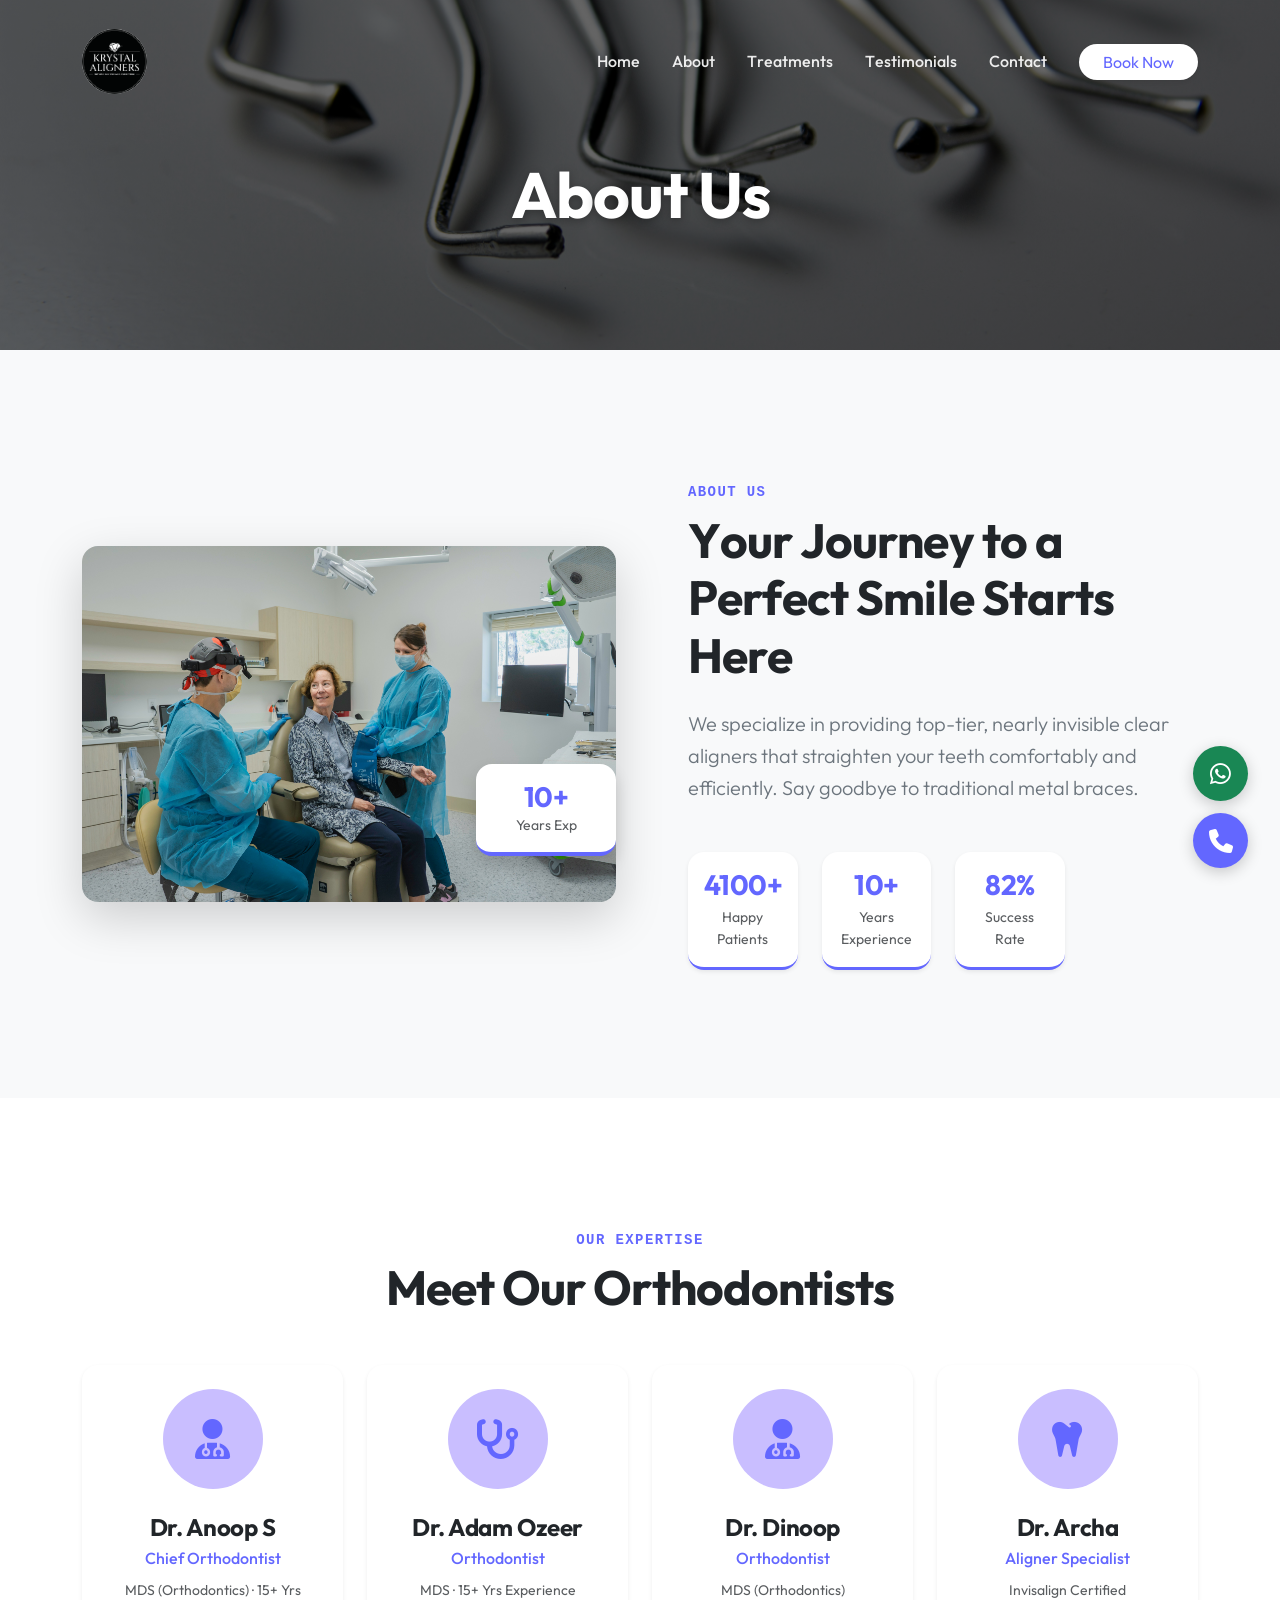
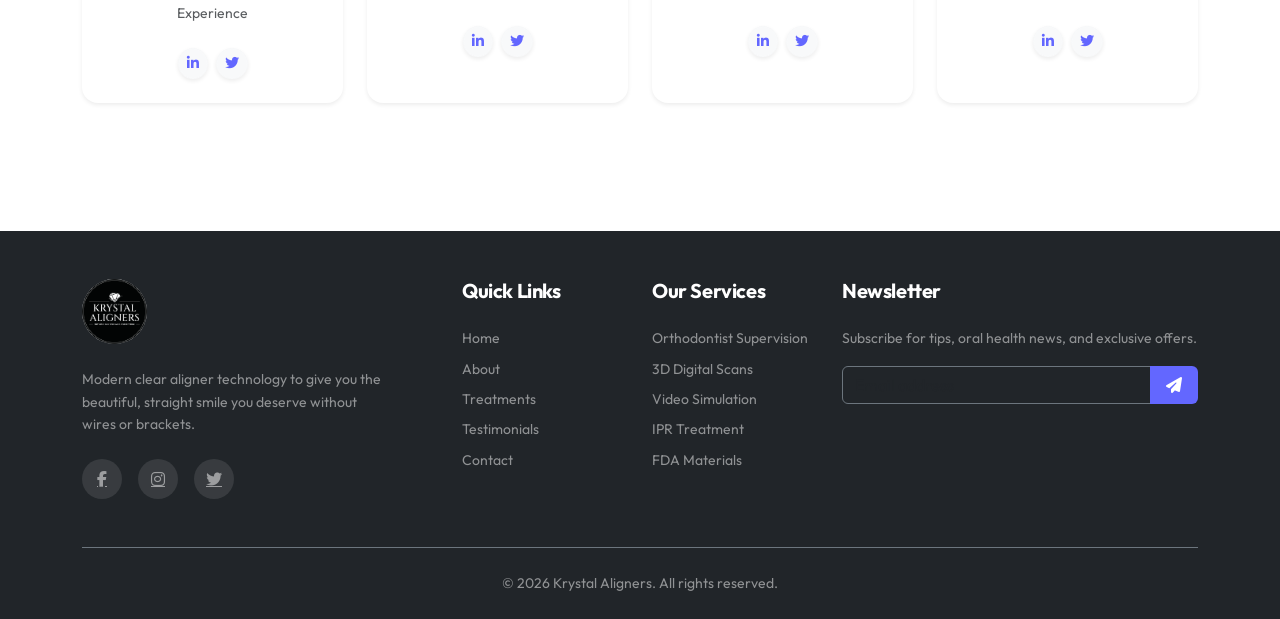
==== commit 73a7ae52: "googlemap" ====
--- a/about.html
+++ b/about.html
@@ -4,26 +4,28 @@
 <head>
     <meta charset="UTF-8">
     <meta name="viewport" content="width=device-width, initial-scale=1.0">
-    <title>About Us | Expert Orthodontists Kochi | Krystal Aligners</title>
+    <title>About Us | Expert Orthodontists Trivandrum | Krystal Aligners</title>
     <meta name="description"
-        content="Learn about Krystal Aligners, the leading provider of clear aligner treatments in Kochi. Meet our expert orthodontists and discover our advanced 3D scanning technology for perfect smiles.">
+        content="Learn about Krystal Aligners, the leading provider of clear aligner treatments in Trivandrum. Meet our expert orthodontists and discover our advanced 3D scanning technology for perfect smiles.">
     <meta name="keywords"
-        content="About Krystal Aligners, Orthodontists Kochi, Clear Aligner Experts Kerala, Dental Specialist Kochi, Smile Transformation Kochi">
+        content="About Krystal Aligners, Orthodontists Trivandrum, Clear Aligner Experts Kerala, Dental Specialist Trivandrum, Smile Transformation Trivandrum">
+    <link rel="canonical" href="https://krystalaligners.com/about.html">
+    <link rel="shortcut icon" href="logo.png" type="image/x-icon">
 
     <!-- Open Graph / Facebook -->
     <meta property="og:type" content="website">
     <meta property="og:url" content="https://krystalaligners.com/about.html">
-    <meta property="og:title" content="About Us | Expert Orthodontists Kochi | Krystal Aligners">
+    <meta property="og:title" content="About Us | Expert Orthodontists Trivandrum | Krystal Aligners">
     <meta property="og:description"
-        content="Discover the team behind Krystal Aligners. Our expert orthodontists in Kochi use cutting-edge technology to give you a straight, beautiful smile.">
+        content="Discover the team behind Krystal Aligners. Our expert orthodontists in Trivandrum use cutting-edge technology to give you a straight, beautiful smile.">
     <meta property="og:image" content="https://krystalaligners.com/logo.png">
 
     <!-- Twitter -->
     <meta property="twitter:card" content="summary_large_image">
     <meta property="twitter:url" content="https://krystalaligners.com/about.html">
-    <meta property="twitter:title" content="About Us | Expert Orthodontists Kochi | Krystal Aligners">
+    <meta property="twitter:title" content="About Us | Expert Orthodontists Trivandrum | Krystal Aligners">
     <meta property="twitter:description"
-        content="Discover the team behind Krystal Aligners. Our expert orthodontists in Kochi use cutting-edge technology to give you a straight, beautiful smile.">
+        content="Discover the team behind Krystal Aligners. Our expert orthodontists in Trivandrum use cutting-edge technology to give you a straight, beautiful smile.">
     <meta property="twitter:image" content="https://krystalaligners.com/logo.png">
 
     <!-- Google Fonts -->
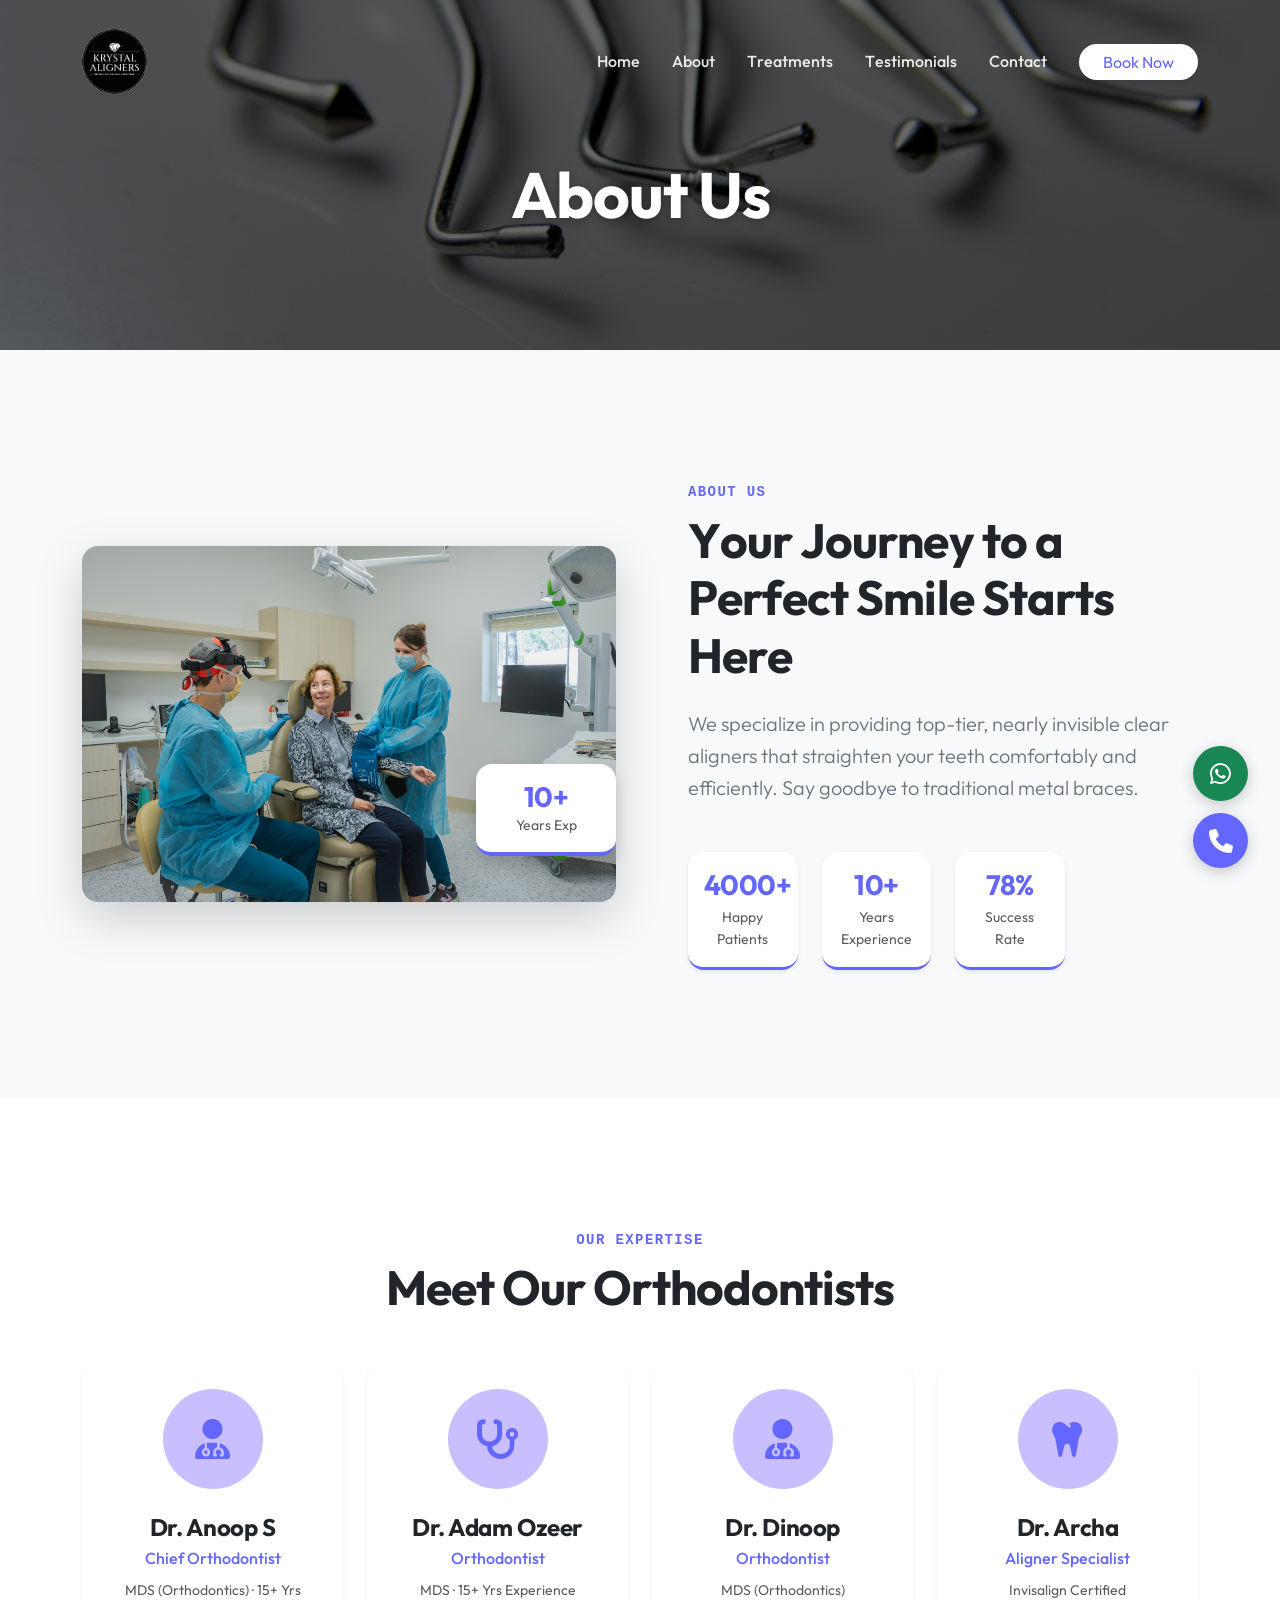
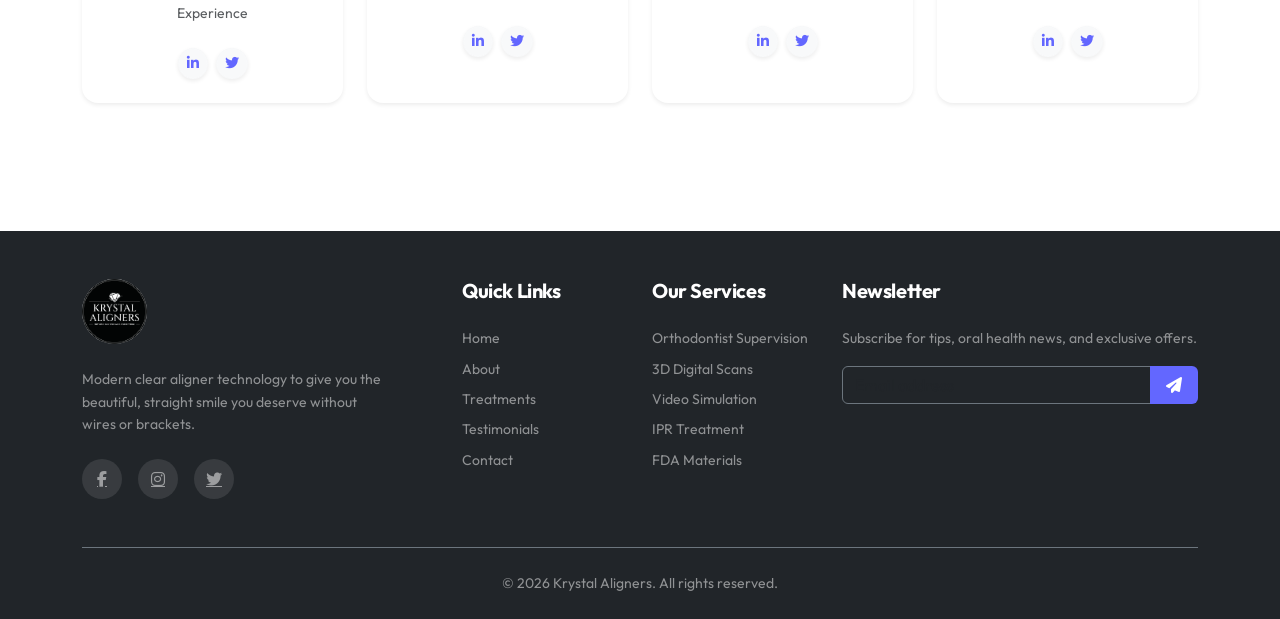
==== commit 0e7b603f: "googlemap" ====
--- a/about.html
+++ b/about.html
@@ -66,12 +66,12 @@
     <!-- Page Header -->
     <section class="page-header d-flex align-items-center justify-content-center position-relative"
         style="height: 350px; background: linear-gradient(rgba(0, 0, 0, 0.6), rgba(0, 0, 0, 0.6)), url('ozkan-guner-LO4HKJVyQjM-unsplash.jpg') center/cover;">
-        <h1 class="display-3 fw-bold text-white mt-5 reveal-up position-relative z-1 text-shadow">About Us</h1>
+        <h1 class="display-3 fw-bold text-white mt-5 position-relative z-1 text-shadow">About Us</h1>
     </section>
 
     <!-- About Section -->
     <section id="about" class="py-6 bg-light">
-        <div class="container py-5 reveal-up">
+        <div class="container py-5">
             <div class="row align-items-center g-5">
                 <div class="col-lg-6">
                     <div class="position-relative">
@@ -126,14 +126,14 @@
     <!-- Doctors Section -->
     <section id="doctors" class="py-6">
         <div class="container py-5">
-            <div class="text-center mb-5 reveal-up">
+            <div class="text-center mb-5">
                 <span class="text-teal font-monospace text-uppercase small fw-bold tracking-wide">Our Expertise</span>
                 <h2 class="display-5 fw-bold mt-2 text-dark">Meet Our Orthodontists</h2>
             </div>
 
             <div class="row g-4 justify-content-center">
                 <!-- Doctor 1 -->
-                <div class="col-md-6 col-lg-3 reveal-up">
+                <div class="col-md-6 col-lg-3">
                     <div class="card border-0 shadow-sm rounded-4 overflow-hidden h-100 hover-lift text-center p-4">
                         <div class="bg-blue-light text-teal rounded-circle d-flex align-items-center justify-content-center mx-auto mb-4"
                             style="width: 100px; height: 100px; font-size: 2.5rem;">
@@ -153,7 +153,7 @@
                     </div>
                 </div>
                 <!-- Doctor 2 -->
-                <div class="col-md-6 col-lg-3 reveal-up" style="transition-delay: 100ms;">
+                <div class="col-md-6 col-lg-3" style="transition-delay: 100ms;">
                     <div class="card border-0 shadow-sm rounded-4 overflow-hidden h-100 hover-lift text-center p-4">
                         <div class="bg-blue-light text-teal rounded-circle d-flex align-items-center justify-content-center mx-auto mb-4"
                             style="width: 100px; height: 100px; font-size: 2.5rem;">
@@ -173,7 +173,7 @@
                     </div>
                 </div>
                 <!-- Doctor 3 -->
-                <div class="col-md-6 col-lg-3 reveal-up" style="transition-delay: 200ms;">
+                <div class="col-md-6 col-lg-3" style="transition-delay: 200ms;">
                     <div class="card border-0 shadow-sm rounded-4 overflow-hidden h-100 hover-lift text-center p-4">
                         <div class="bg-blue-light text-teal rounded-circle d-flex align-items-center justify-content-center mx-auto mb-4"
                             style="width: 100px; height: 100px; font-size: 2.5rem;">
@@ -193,7 +193,7 @@
                     </div>
                 </div>
                 <!-- Doctor 4 -->
-                <div class="col-md-6 col-lg-3 reveal-up" style="transition-delay: 300ms;">
+                <div class="col-md-6 col-lg-3" style="transition-delay: 300ms;">
                     <div class="card border-0 shadow-sm rounded-4 overflow-hidden h-100 hover-lift text-center p-4">
                         <div class="bg-blue-light text-teal rounded-circle d-flex align-items-center justify-content-center mx-auto mb-4"
                             style="width: 100px; height: 100px; font-size: 2.5rem;">
--- a/style.css
+++ b/style.css
@@ -294,27 +294,12 @@
     }
 }
 
-.reveal-up {
-    opacity: 0;
-    transform: translateY(50px);
-    transition: all 1s cubic-bezier(0.16, 1, 0.3, 1);
-}
-
-.reveal-scale {
-    opacity: 0;
-    transform: scale(0.9);
-    transition: all 1s cubic-bezier(0.16, 1, 0.3, 1);
-}
-
-.reveal-right {
-    opacity: 0;
-    transform: translateX(-50px);
-    transition: all 1s cubic-bezier(0.16, 1, 0.3, 1);
-}
-
+.reveal-up,
+.reveal-scale,
+.reveal-right,
 .reveal-left {
-    opacity: 0;
-    transform: translateX(50px);
+    opacity: 1;
+    transform: none;
     transition: all 1s cubic-bezier(0.16, 1, 0.3, 1);
 }
 
@@ -323,7 +308,7 @@
 .reveal-right.active,
 .reveal-left.active {
     opacity: 1;
-    transform: translateY(0) scale(1) translateX(0);
+    transform: none;
 }
 
 .glow-pulse {
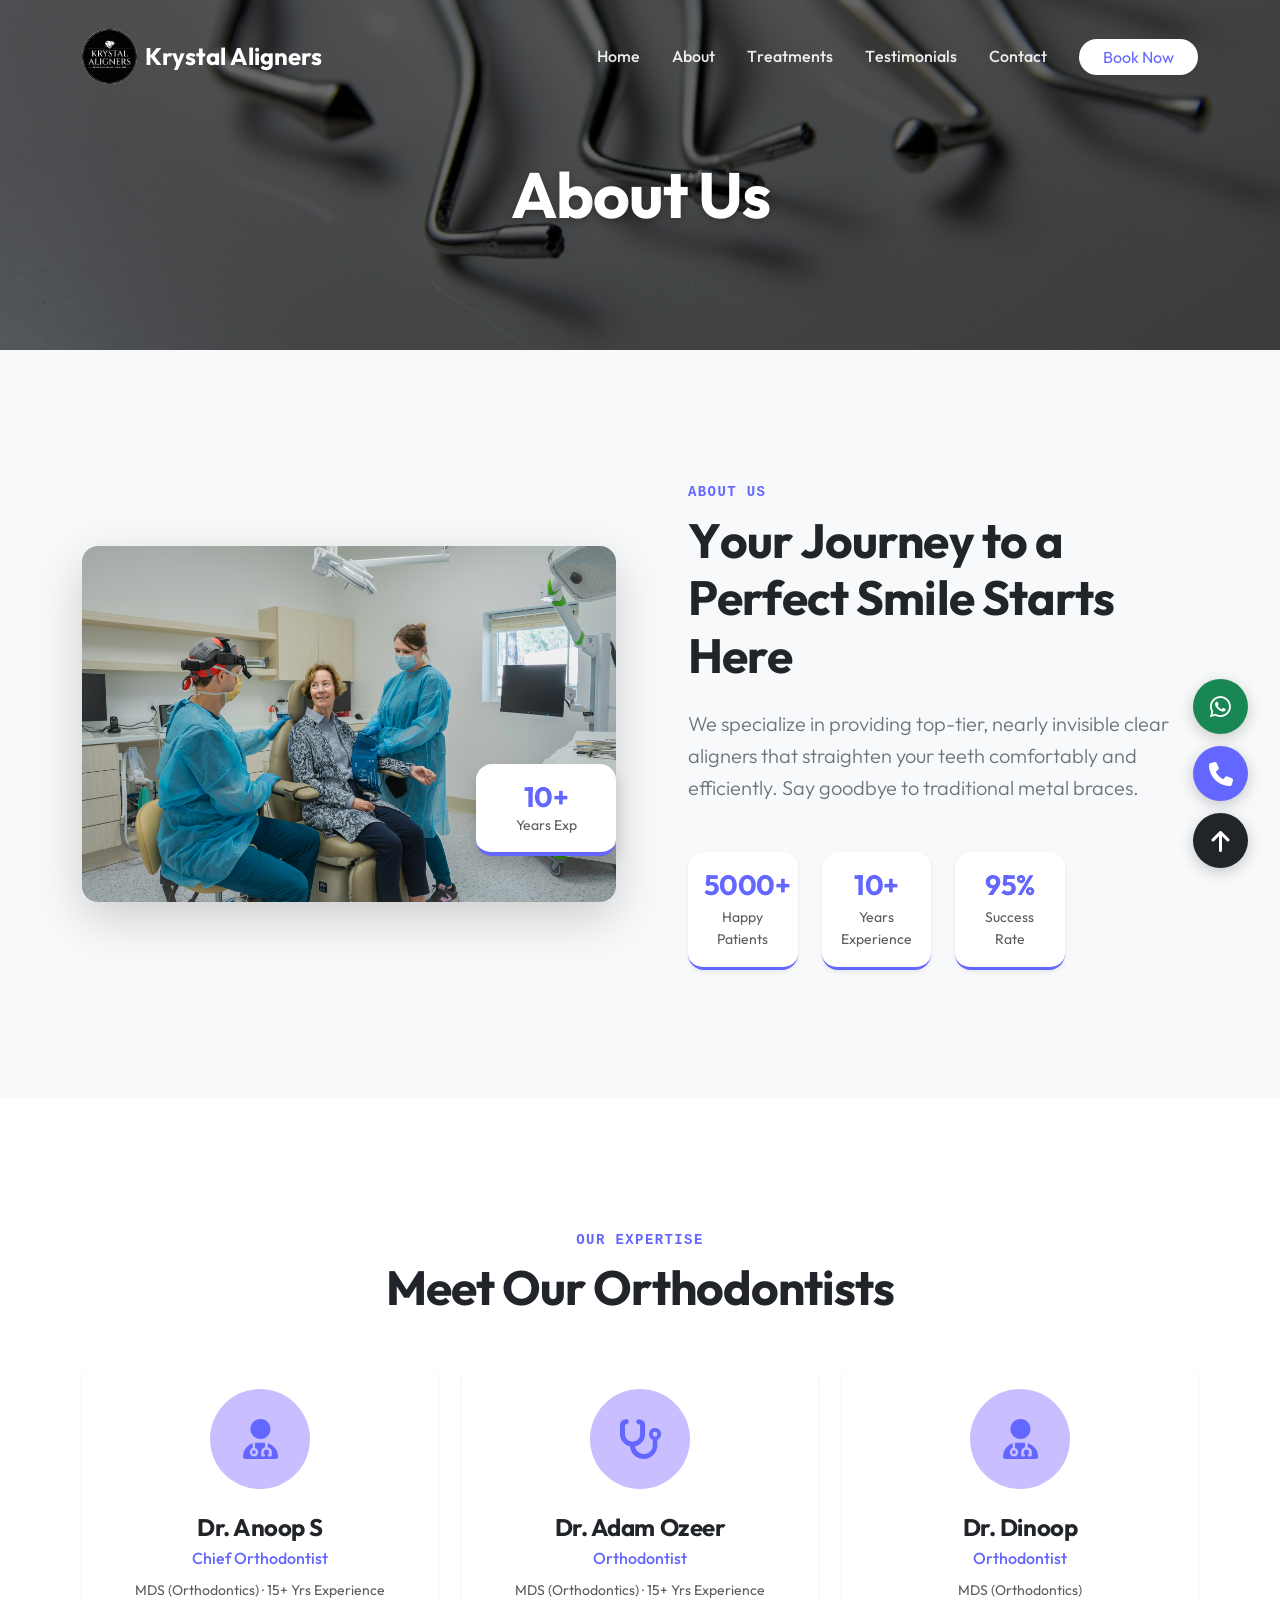
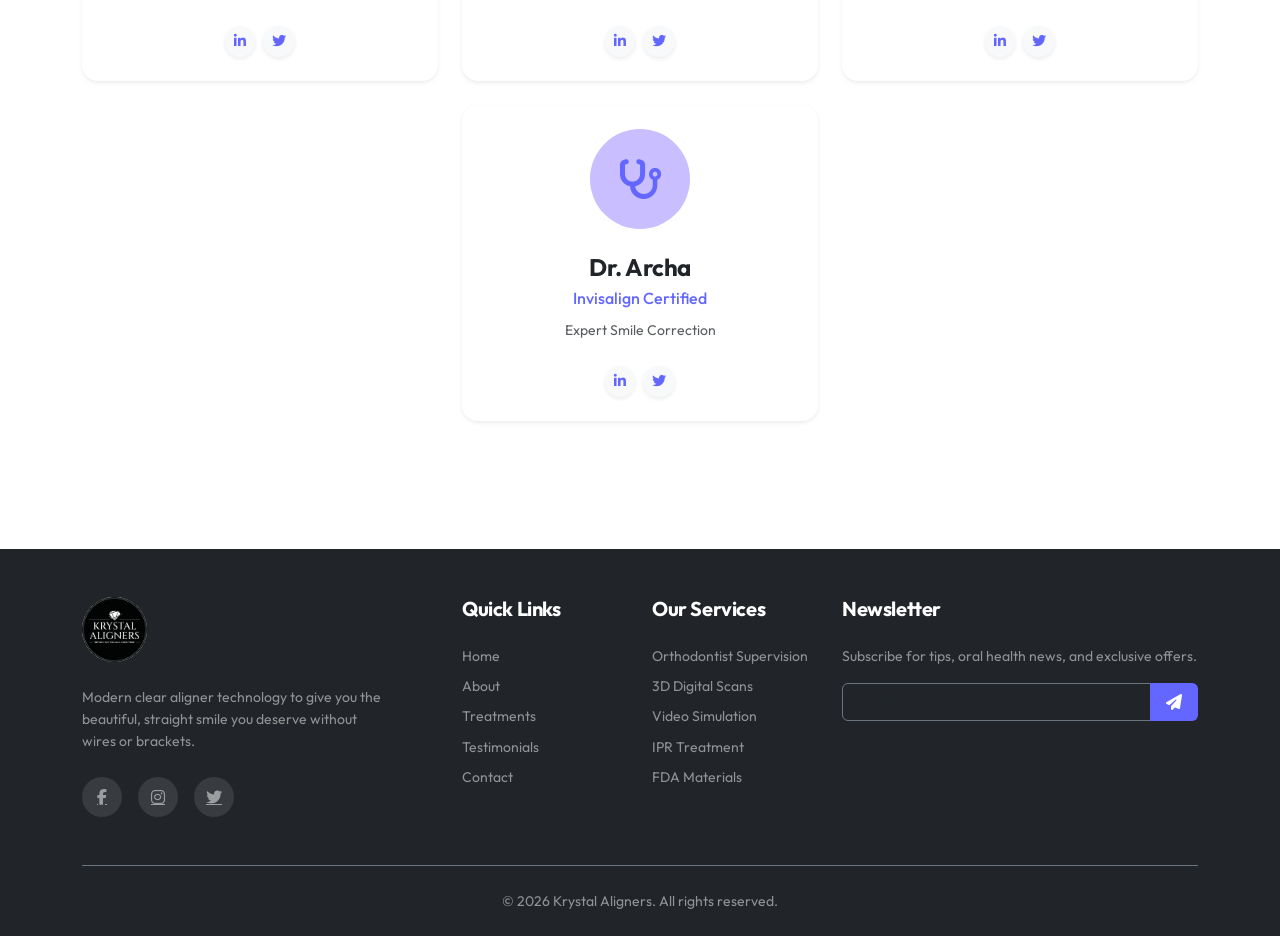
==== commit 55845487: "updated" ====
--- a/about.html
+++ b/about.html
@@ -3,29 +3,28 @@
 
 <head>
     <meta charset="UTF-8">
+    <link rel="icon" type="image/png" href="logo.png?v=1.2">
     <meta name="viewport" content="width=device-width, initial-scale=1.0">
-    <title>About Us | Expert Orthodontists Trivandrum | Krystal Aligners</title>
+    <title>About Us | Expert Orthodontists Kochi | Krystal Aligners</title>
     <meta name="description"
-        content="Learn about Krystal Aligners, the leading provider of clear aligner treatments in Trivandrum. Meet our expert orthodontists and discover our advanced 3D scanning technology for perfect smiles.">
+        content="Learn about Krystal Aligners, the leading provider of clear aligner treatments in Kochi. Meet our expert orthodontists and discover our advanced 3D scanning technology for perfect smiles.">
     <meta name="keywords"
-        content="About Krystal Aligners, Orthodontists Trivandrum, Clear Aligner Experts Kerala, Dental Specialist Trivandrum, Smile Transformation Trivandrum">
-    <link rel="canonical" href="https://krystalaligners.com/about.html">
-    <link rel="shortcut icon" href="logo.png" type="image/x-icon">
+        content="About Krystal Aligners, Orthodontists Kochi, Clear Aligner Experts Kerala, Dental Specialist Kochi, Smile Transformation Kochi">
 
     <!-- Open Graph / Facebook -->
     <meta property="og:type" content="website">
     <meta property="og:url" content="https://krystalaligners.com/about.html">
-    <meta property="og:title" content="About Us | Expert Orthodontists Trivandrum | Krystal Aligners">
+    <meta property="og:title" content="About Us | Expert Orthodontists Kochi | Krystal Aligners">
     <meta property="og:description"
-        content="Discover the team behind Krystal Aligners. Our expert orthodontists in Trivandrum use cutting-edge technology to give you a straight, beautiful smile.">
+        content="Discover the team behind Krystal Aligners. Our expert orthodontists in Kochi use cutting-edge technology to give you a straight, beautiful smile.">
     <meta property="og:image" content="https://krystalaligners.com/logo.png">
 
     <!-- Twitter -->
     <meta property="twitter:card" content="summary_large_image">
     <meta property="twitter:url" content="https://krystalaligners.com/about.html">
-    <meta property="twitter:title" content="About Us | Expert Orthodontists Trivandrum | Krystal Aligners">
+    <meta property="twitter:title" content="About Us | Expert Orthodontists Kochi | Krystal Aligners">
     <meta property="twitter:description"
-        content="Discover the team behind Krystal Aligners. Our expert orthodontists in Trivandrum use cutting-edge technology to give you a straight, beautiful smile.">
+        content="Discover the team behind Krystal Aligners. Our expert orthodontists in Kochi use cutting-edge technology to give you a straight, beautiful smile.">
     <meta property="twitter:image" content="https://krystalaligners.com/logo.png">
 
     <!-- Google Fonts -->
@@ -35,15 +34,16 @@
     <!-- Font Awesome -->
     <link rel="stylesheet" href="https://cdnjs.cloudflare.com/ajax/libs/font-awesome/6.4.0/css/all.min.css">
     <!-- Custom CSS -->
-    <link rel="stylesheet" href="style.css">
+    <link rel="stylesheet" href="style.css?v=1.2">
 </head>
 
 <body class="fade-in-page">
     <!-- Navbar -->
     <nav class="navbar navbar-expand-lg fixed-top" id="mainNavbar">
         <div class="container">
-            <a class="navbar-brand" href="index.html">
-                <img src="logo.png" alt="Krystal Aligners Logo" style="height: 65px; border-radius: 50%;">
+            <a class="navbar-brand d-flex align-items-center" href="index.html">
+                <img src="logo.png" alt="Krystal Aligners Logo" class="brand-logo-img me-2">
+                <span class="fw-bold brand-text">Krystal Aligners</span>
             </a>
             <button class="navbar-toggler border-0" type="button" data-bs-toggle="collapse" data-bs-toggle="collapse"
                 data-bs-target="#navbarNav">
@@ -66,12 +66,12 @@
     <!-- Page Header -->
     <section class="page-header d-flex align-items-center justify-content-center position-relative"
         style="height: 350px; background: linear-gradient(rgba(0, 0, 0, 0.6), rgba(0, 0, 0, 0.6)), url('ozkan-guner-LO4HKJVyQjM-unsplash.jpg') center/cover;">
-        <h1 class="display-3 fw-bold text-white mt-5 position-relative z-1 text-shadow">About Us</h1>
+        <h1 class="display-3 fw-bold text-white mt-5 reveal-up position-relative z-1 text-shadow">About Us</h1>
     </section>
 
     <!-- About Section -->
     <section id="about" class="py-6 bg-light">
-        <div class="container py-5">
+        <div class="container py-5 reveal-up">
             <div class="row align-items-center g-5">
                 <div class="col-lg-6">
                     <div class="position-relative">
@@ -126,14 +126,14 @@
     <!-- Doctors Section -->
     <section id="doctors" class="py-6">
         <div class="container py-5">
-            <div class="text-center mb-5">
+            <div class="text-center mb-5 reveal-up">
                 <span class="text-teal font-monospace text-uppercase small fw-bold tracking-wide">Our Expertise</span>
                 <h2 class="display-5 fw-bold mt-2 text-dark">Meet Our Orthodontists</h2>
             </div>
 
             <div class="row g-4 justify-content-center">
                 <!-- Doctor 1 -->
-                <div class="col-md-6 col-lg-3">
+                <div class="col-md-6 col-lg-4 reveal-up">
                     <div class="card border-0 shadow-sm rounded-4 overflow-hidden h-100 hover-lift text-center p-4">
                         <div class="bg-blue-light text-teal rounded-circle d-flex align-items-center justify-content-center mx-auto mb-4"
                             style="width: 100px; height: 100px; font-size: 2.5rem;">
@@ -153,7 +153,7 @@
                     </div>
                 </div>
                 <!-- Doctor 2 -->
-                <div class="col-md-6 col-lg-3" style="transition-delay: 100ms;">
+                <div class="col-md-6 col-lg-4 reveal-up" style="transition-delay: 100ms;">
                     <div class="card border-0 shadow-sm rounded-4 overflow-hidden h-100 hover-lift text-center p-4">
                         <div class="bg-blue-light text-teal rounded-circle d-flex align-items-center justify-content-center mx-auto mb-4"
                             style="width: 100px; height: 100px; font-size: 2.5rem;">
@@ -162,7 +162,7 @@
                         <div class="card-body p-0">
                             <h4 class="fw-bold text-dark mb-1">Dr. Adam Ozeer</h4>
                             <p class="text-teal mb-2 fw-medium">Orthodontist</p>
-                            <p class="text-muted small mb-4">MDS · 15+ Yrs Experience</p>
+                            <p class="text-muted small mb-4">MDS (Orthodontics) · 15+ Yrs Experience</p>
                             <div class="d-flex justify-content-center gap-2">
                                 <a href="#" class="btn btn-light btn-sm rounded-circle shadow-sm"
                                     aria-label="LinkedIn"><i class="fa-brands fa-linkedin-in text-teal"></i></a>
@@ -173,7 +173,7 @@
                     </div>
                 </div>
                 <!-- Doctor 3 -->
-                <div class="col-md-6 col-lg-3" style="transition-delay: 200ms;">
+                <div class="col-md-6 col-lg-4 reveal-up" style="transition-delay: 200ms;">
                     <div class="card border-0 shadow-sm rounded-4 overflow-hidden h-100 hover-lift text-center p-4">
                         <div class="bg-blue-light text-teal rounded-circle d-flex align-items-center justify-content-center mx-auto mb-4"
                             style="width: 100px; height: 100px; font-size: 2.5rem;">
@@ -193,16 +193,16 @@
                     </div>
                 </div>
                 <!-- Doctor 4 -->
-                <div class="col-md-6 col-lg-3" style="transition-delay: 300ms;">
-                    <div class="card border-0 shadow-sm rounded-4 overflow-hidden h-100 hover-lift text-center p-4">
-                        <div class="bg-blue-light text-teal rounded-circle d-flex align-items-center justify-content-center mx-auto mb-4"
-                            style="width: 100px; height: 100px; font-size: 2.5rem;">
-                            <i class="fa-solid fa-tooth"></i>
+                <div class="col-md-6 col-lg-4 reveal-up" style="transition-delay: 300ms;">
+                    <div class="card border-0 shadow-sm rounded-4 overflow-hidden h-100 hover-lift text-center p-4">
+                        <div class="bg-blue-light text-teal rounded-circle d-flex align-items-center justify-content-center mx-auto mb-4"
+                            style="width: 100px; height: 100px; font-size: 2.5rem;">
+                            <i class="fa-solid fa-stethoscope"></i>
                         </div>
                         <div class="card-body p-0">
                             <h4 class="fw-bold text-dark mb-1">Dr. Archa</h4>
-                            <p class="text-teal mb-2 fw-medium">Aligner Specialist</p>
-                            <p class="text-muted small mb-4">Invisalign Certified</p>
+                            <p class="text-teal mb-2 fw-medium">Invisalign Certified</p>
+                            <p class="text-muted small mb-4">Expert Smile Correction</p>
                             <div class="d-flex justify-content-center gap-2">
                                 <a href="#" class="btn btn-light btn-sm rounded-circle shadow-sm"
                                     aria-label="LinkedIn"><i class="fa-brands fa-linkedin-in text-teal"></i></a>
@@ -282,12 +282,15 @@
         <a href="tel:+918139815081" class="floating-btn btn-teal hover-scale" aria-label="Call Us">
             <i class="fa-solid fa-phone"></i>
         </a>
-
+        <a href="#" id="scrollTop" class="floating-btn bg-dark hover-scale"
+            style="opacity: 0; pointer-events: none; transition: 0.3s;" aria-label="Scroll to Top">
+            <i class="fa-solid fa-arrow-up border-0"></i>
+        </a>
     </div>
 
     <!-- Scripts -->
     <script src="https://cdn.jsdelivr.net/npm/bootstrap@5.3.2/dist/js/bootstrap.bundle.min.js"></script>
-    <script src="script.js"></script>
+    <script src="script.js?v=1.2"></script>
 </body>
 
 </html>
--- a/style.css
+++ b/style.css
@@ -147,6 +147,43 @@
     font-size: 1.5rem;
 }
 
+.brand-logo-img {
+    height: 55px;
+    border-radius: 50%;
+    transition: height 0.3s ease;
+}
+
+.brand-text {
+    font-size: 1.25rem;
+    white-space: nowrap;
+    transition: font-size 0.3s ease, color 0.3s ease;
+}
+
+/* Make sure text adapts to navbar themes (dark vs light) */
+.navbar-light .brand-text {
+    color: var(--clr-dark);
+}
+
+.navbar-dark .brand-text {
+    color: var(--clr-white);
+}
+
+@media (max-width: 575.98px) {
+    .brand-logo-img {
+        height: 45px;
+    }
+
+    .brand-text {
+        font-size: 1.15rem;
+    }
+}
+
+@media (min-width: 576px) {
+    .brand-text {
+        font-size: 1.5rem;
+    }
+}
+
 .navbar-dark .nav-link {
     color: rgba(255, 255, 255, 0.9);
 }
@@ -246,21 +283,6 @@
     border: 1px solid rgba(255, 255, 255, 0.1);
 }
 
-@media (max-width: 768px) {
-    .hero-section h1 {
-        font-size: calc(1.8rem + 3.3vw) !important;
-    }
-
-    .glass-panel {
-        padding: 2rem 1.5rem !important;
-    }
-}
-
-.hero-section h1,
-.hero-section p {
-    text-wrap: balance;
-}
-
 .animate-float {
     animation: floating 8s ease-in-out infinite;
 }
@@ -294,12 +316,27 @@
     }
 }
 
-.reveal-up,
-.reveal-scale,
-.reveal-right,
+.reveal-up {
+    opacity: 0;
+    transform: translateY(50px);
+    transition: all 1s cubic-bezier(0.16, 1, 0.3, 1);
+}
+
+.reveal-scale {
+    opacity: 0;
+    transform: scale(0.9);
+    transition: all 1s cubic-bezier(0.16, 1, 0.3, 1);
+}
+
+.reveal-right {
+    opacity: 0;
+    transform: translateX(-50px);
+    transition: all 1s cubic-bezier(0.16, 1, 0.3, 1);
+}
+
 .reveal-left {
-    opacity: 1;
-    transform: none;
+    opacity: 0;
+    transform: translateX(50px);
     transition: all 1s cubic-bezier(0.16, 1, 0.3, 1);
 }
 
@@ -308,7 +345,7 @@
 .reveal-right.active,
 .reveal-left.active {
     opacity: 1;
-    transform: none;
+    transform: translateY(0) scale(1) translateX(0);
 }
 
 .glow-pulse {
@@ -393,79 +430,28 @@
     z-index: 2;
 }
 
-/* Testimonial Enhanced Styles */
-.testimonial-carousel .carousel-item {
-    padding: 1rem 0;
-}
-
-.testimonial-avatar {
-    width: 120px;
-    height: 120px;
-    object-fit: cover;
-    border-radius: 50%;
-    border: 4px solid var(--clr-white);
-    box-shadow: 0 5px 15px rgba(0, 0, 0, 0.1);
-    margin: 0 auto 1.5rem;
-    display: block;
-}
-
-.testimonial-quote-box {
-    background-color: var(--clr-teal);
-    color: var(--clr-white);
-    padding: 2.5rem;
-    border-radius: 1.5rem;
-    position: relative;
-    margin-top: 2rem;
-    box-shadow: 0 10px 30px rgba(99, 103, 255, 0.2);
-}
-
-.testimonial-quote-box::before {
-    content: '\f10d';
-    font-family: 'Font Awesome 6 Free';
-    font-weight: 900;
-    position: absolute;
-    top: -20px;
-    left: 40px;
-    font-size: 3rem;
-    opacity: 0.2;
-    color: white;
-}
-
+/* Carousel */
 .testimonial-carousel .carousel-control-prev,
 .testimonial-carousel .carousel-control-next {
-    width: 40px;
-    height: 40px;
-    background-color: var(--clr-teal);
-    border-radius: 5px;
+    width: 5%;
     opacity: 1;
-    top: 50%;
-    transform: translateY(-50%);
 }
 
 .testimonial-carousel .carousel-control-prev {
-    left: -20px;
+    left: -10px;
 }
 
 .testimonial-carousel .carousel-control-next {
-    right: -20px;
+    right: -10px;
 }
 
 @media (max-width: 768px) {
-    .testimonial-avatar {
-        width: 100px;
-        height: 100px;
-    }
-
-    .testimonial-quote-box {
-        padding: 1.5rem;
-    }
-
     .testimonial-carousel .carousel-control-prev {
-        left: 0;
+        left: 10px;
     }
 
     .testimonial-carousel .carousel-control-next {
-        right: 0;
+        right: 10px;
     }
 }
 
@@ -630,4 +616,74 @@
 .btn:hover,
 .footer-links a:hover {
     letter-spacing: 0.05em;
+}
+
+/* Expert Testimonial Styles - Enhanced for Hostinger compatibility */
+.doctor-review-img-wrapper {
+    width: 140px !important;
+    height: 140px !important;
+    margin: 0 auto 1.5rem !important;
+    position: relative !important;
+    padding: 6px !important;
+    background: linear-gradient(135deg, var(--clr-teal), var(--clr-blue-light)) !important;
+    border-radius: 50% !important;
+    box-shadow: 0 12px 25px rgba(0, 0, 0, 0.15) !important;
+    overflow: hidden !important;
+    display: flex !important;
+    align-items: center !important;
+    justify-content: center !important;
+}
+
+.doctor-review-img {
+    width: 100% !important;
+    height: 100% !important;
+    object-fit: cover !important;
+    border-radius: 50% !important;
+    border: 4px solid white !important;
+}
+
+.doctor-quote-card {
+    background: linear-gradient(135deg, var(--clr-teal), #1a1b2e) !important;
+    color: white !important;
+    padding: 2.5rem !important;
+    border-radius: 2rem !important;
+    position: relative !important;
+    margin: 2rem auto 1rem !important;
+    box-shadow: 0 20px 40px rgba(0, 0, 0, 0.25) !important;
+    max-width: 90%;
+    text-align: center;
+}
+
+.doctor-quote-card::before {
+    content: '\f10d';
+    font-family: 'Font Awesome 6 Free';
+    font-weight: 900;
+    position: absolute;
+    top: -20px;
+    left: 40px;
+    font-size: 2.2rem;
+    color: var(--clr-teal);
+    background: white;
+    width: 60px;
+    height: 60px;
+    display: flex;
+    align-items: center;
+    justify-content: center;
+    border-radius: 50%;
+    box-shadow: 0 8px 16px rgba(0, 0, 0, 0.15);
+}
+
+.testimonial-name-label {
+    color: var(--clr-dark);
+    font-weight: 800;
+    font-size: 1.4rem;
+    margin-bottom: 0.25rem;
+}
+
+.testimonial-desig-label {
+    color: var(--clr-teal);
+    font-size: 0.85rem;
+    font-weight: 600;
+    text-transform: uppercase;
+    letter-spacing: 2px;
 }
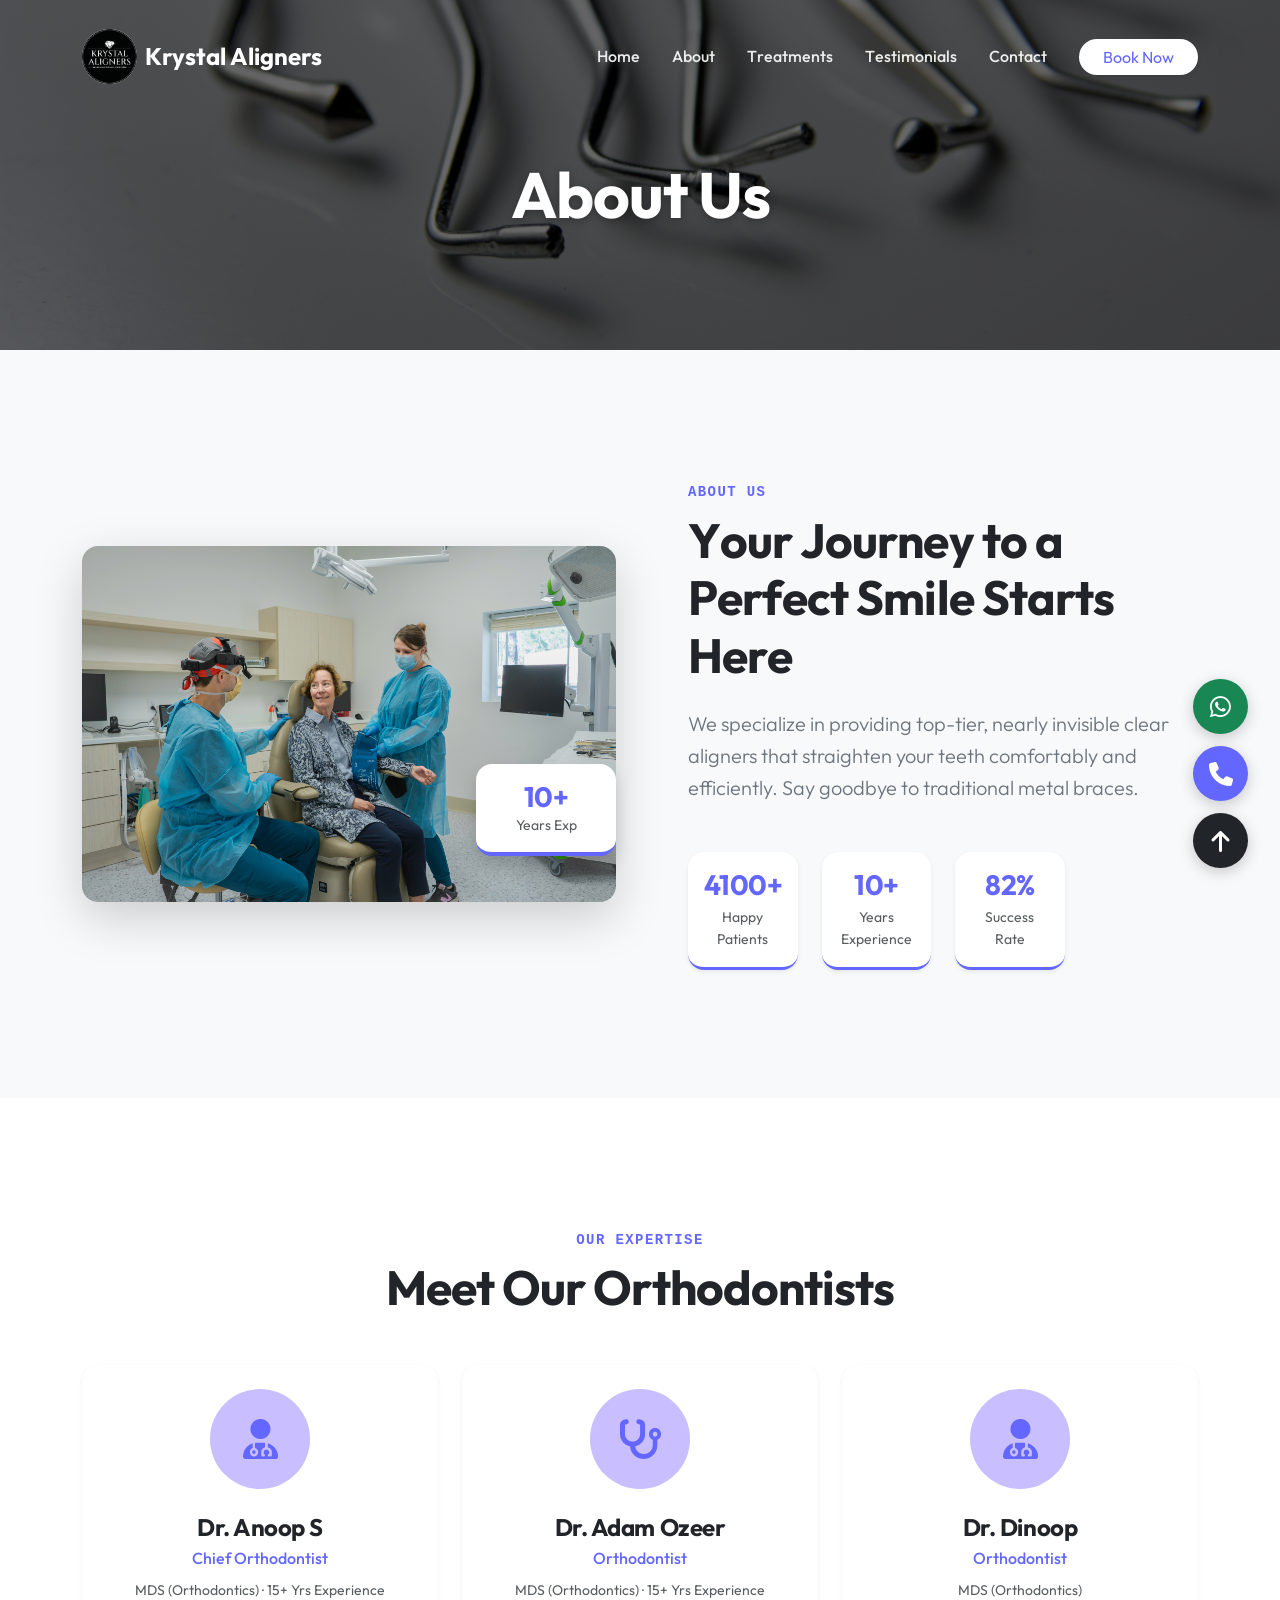
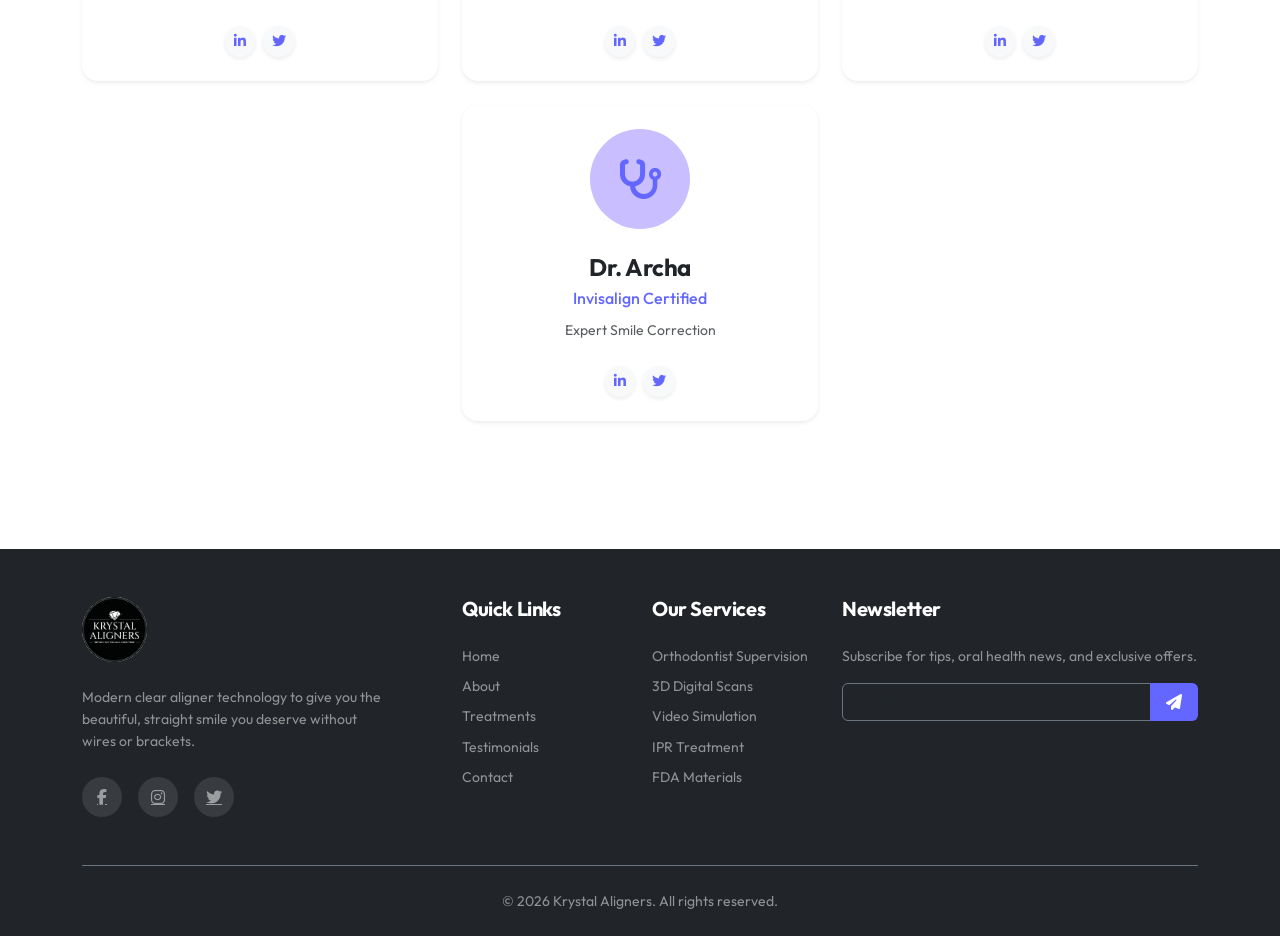
==== commit 3a8d59b4: "add inline logo fixes" ====
--- a/about.html
+++ b/about.html
@@ -34,7 +34,46 @@
     <!-- Font Awesome -->
     <link rel="stylesheet" href="https://cdnjs.cloudflare.com/ajax/libs/font-awesome/6.4.0/css/all.min.css">
     <!-- Custom CSS -->
-    <link rel="stylesheet" href="style.css?v=1.2">
+    <link rel="stylesheet" href="style.css?v=1.3">
+    <!-- Critical CSS Fixes (Forces immediate update on Hostinger) -->
+    <style>
+        /* Navbar Brand Fixes */
+        .brand-logo-img {
+            height: 55px;
+            border-radius: 50%;
+            transition: height 0.3s ease;
+        }
+
+        .brand-text {
+            font-size: 1.25rem;
+            white-space: nowrap;
+            transition: font-size 0.3s ease, color 0.3s ease;
+        }
+
+        .navbar-light .brand-text {
+            color: #2b2d42;
+        }
+
+        .navbar-dark .brand-text {
+            color: #ffffff;
+        }
+
+        @media (max-width: 575.98px) {
+            .brand-logo-img {
+                height: 45px;
+            }
+
+            .brand-text {
+                font-size: 1.15rem;
+            }
+        }
+
+        @media (min-width: 576px) {
+            .brand-text {
+                font-size: 1.5rem;
+            }
+        }
+    </style>
 </head>
 
 <body class="fade-in-page">
@@ -42,8 +81,9 @@
     <nav class="navbar navbar-expand-lg fixed-top" id="mainNavbar">
         <div class="container">
             <a class="navbar-brand d-flex align-items-center" href="index.html">
-                <img src="logo.png" alt="Krystal Aligners Logo" class="brand-logo-img me-2">
-                <span class="fw-bold brand-text">Krystal Aligners</span>
+                <img src="logo.png" alt="Krystal Aligners Logo" class="brand-logo-img me-2"
+                    style="height: 55px; max-width: 55px; border-radius: 50%; object-fit: cover;">
+                <span class="fw-bold brand-text" style="white-space: nowrap;">Krystal Aligners</span>
             </a>
             <button class="navbar-toggler border-0" type="button" data-bs-toggle="collapse" data-bs-toggle="collapse"
                 data-bs-target="#navbarNav">
@@ -290,7 +330,7 @@
 
     <!-- Scripts -->
     <script src="https://cdn.jsdelivr.net/npm/bootstrap@5.3.2/dist/js/bootstrap.bundle.min.js"></script>
-    <script src="script.js?v=1.2"></script>
+    <script src="script.js?v=1.3"></script>
 </body>
 
 </html>
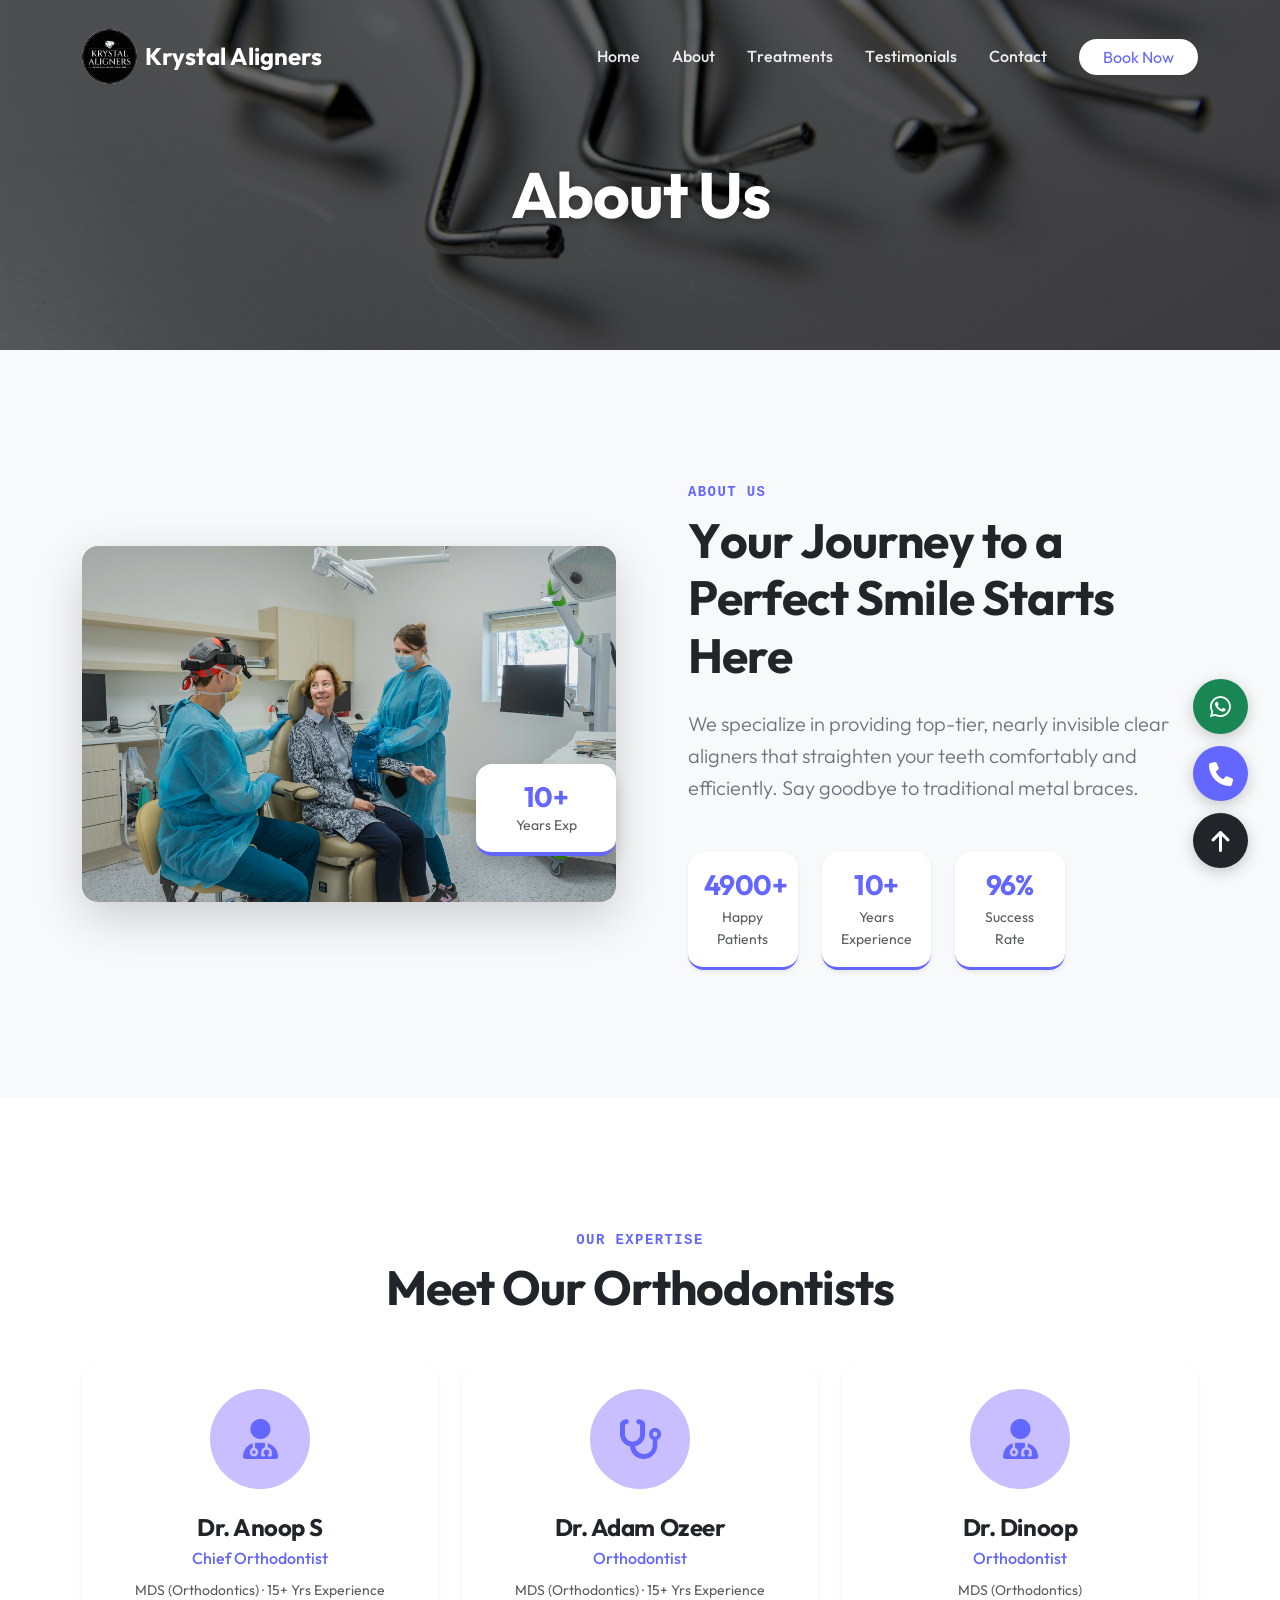
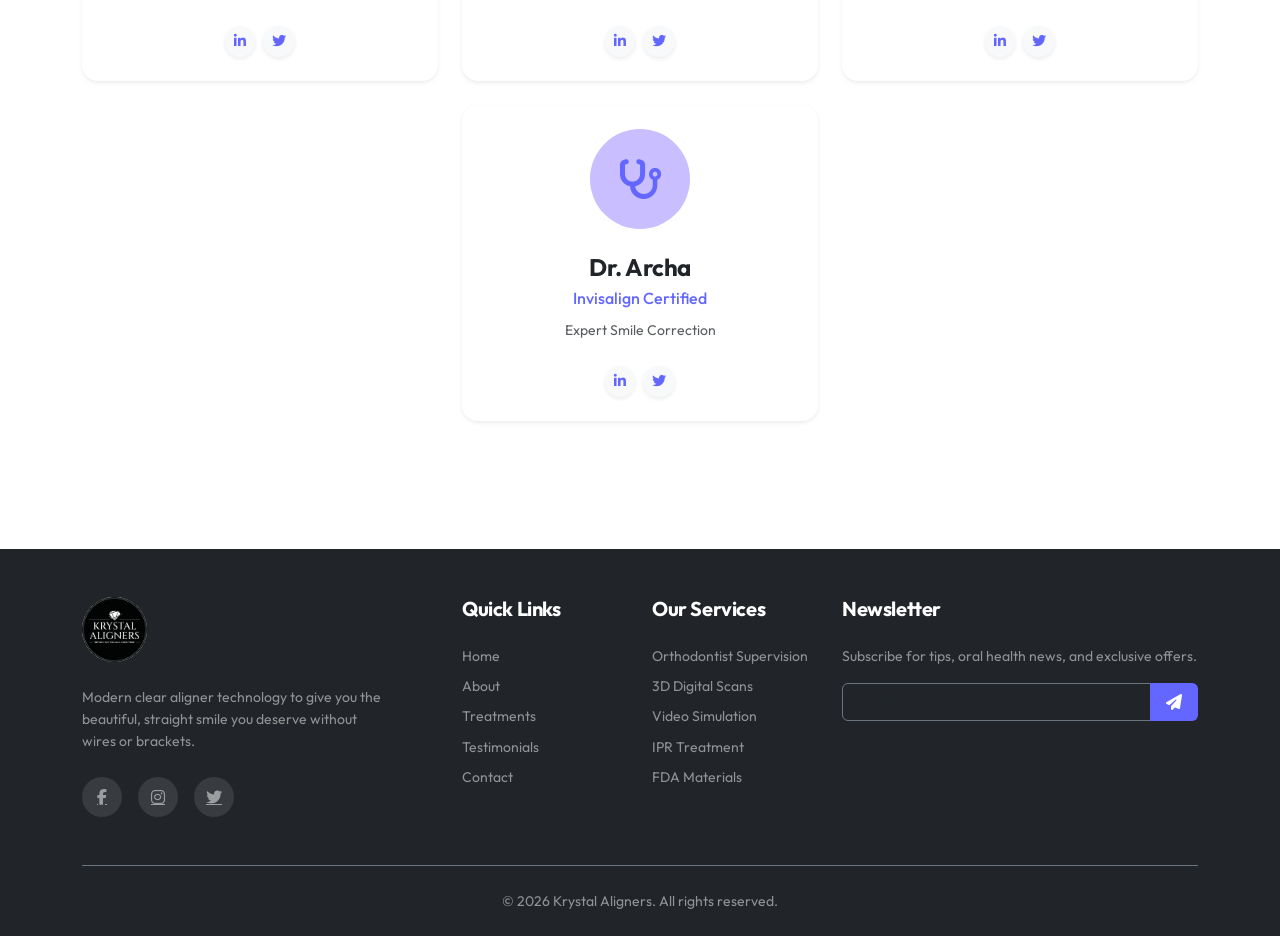
==== commit 5eb2c188: "force update about.html logo css" ====
--- a/about.html
+++ b/about.html
@@ -82,7 +82,7 @@
         <div class="container">
             <a class="navbar-brand d-flex align-items-center" href="index.html">
                 <img src="logo.png" alt="Krystal Aligners Logo" class="brand-logo-img me-2"
-                    style="height: 55px; max-width: 55px; border-radius: 50%; object-fit: cover;">
+                    style="height: 55px !important; max-width: 55px !important; border-radius: 50%; object-fit: cover;">
                 <span class="fw-bold brand-text" style="white-space: nowrap;">Krystal Aligners</span>
             </a>
             <button class="navbar-toggler border-0" type="button" data-bs-toggle="collapse" data-bs-toggle="collapse"
